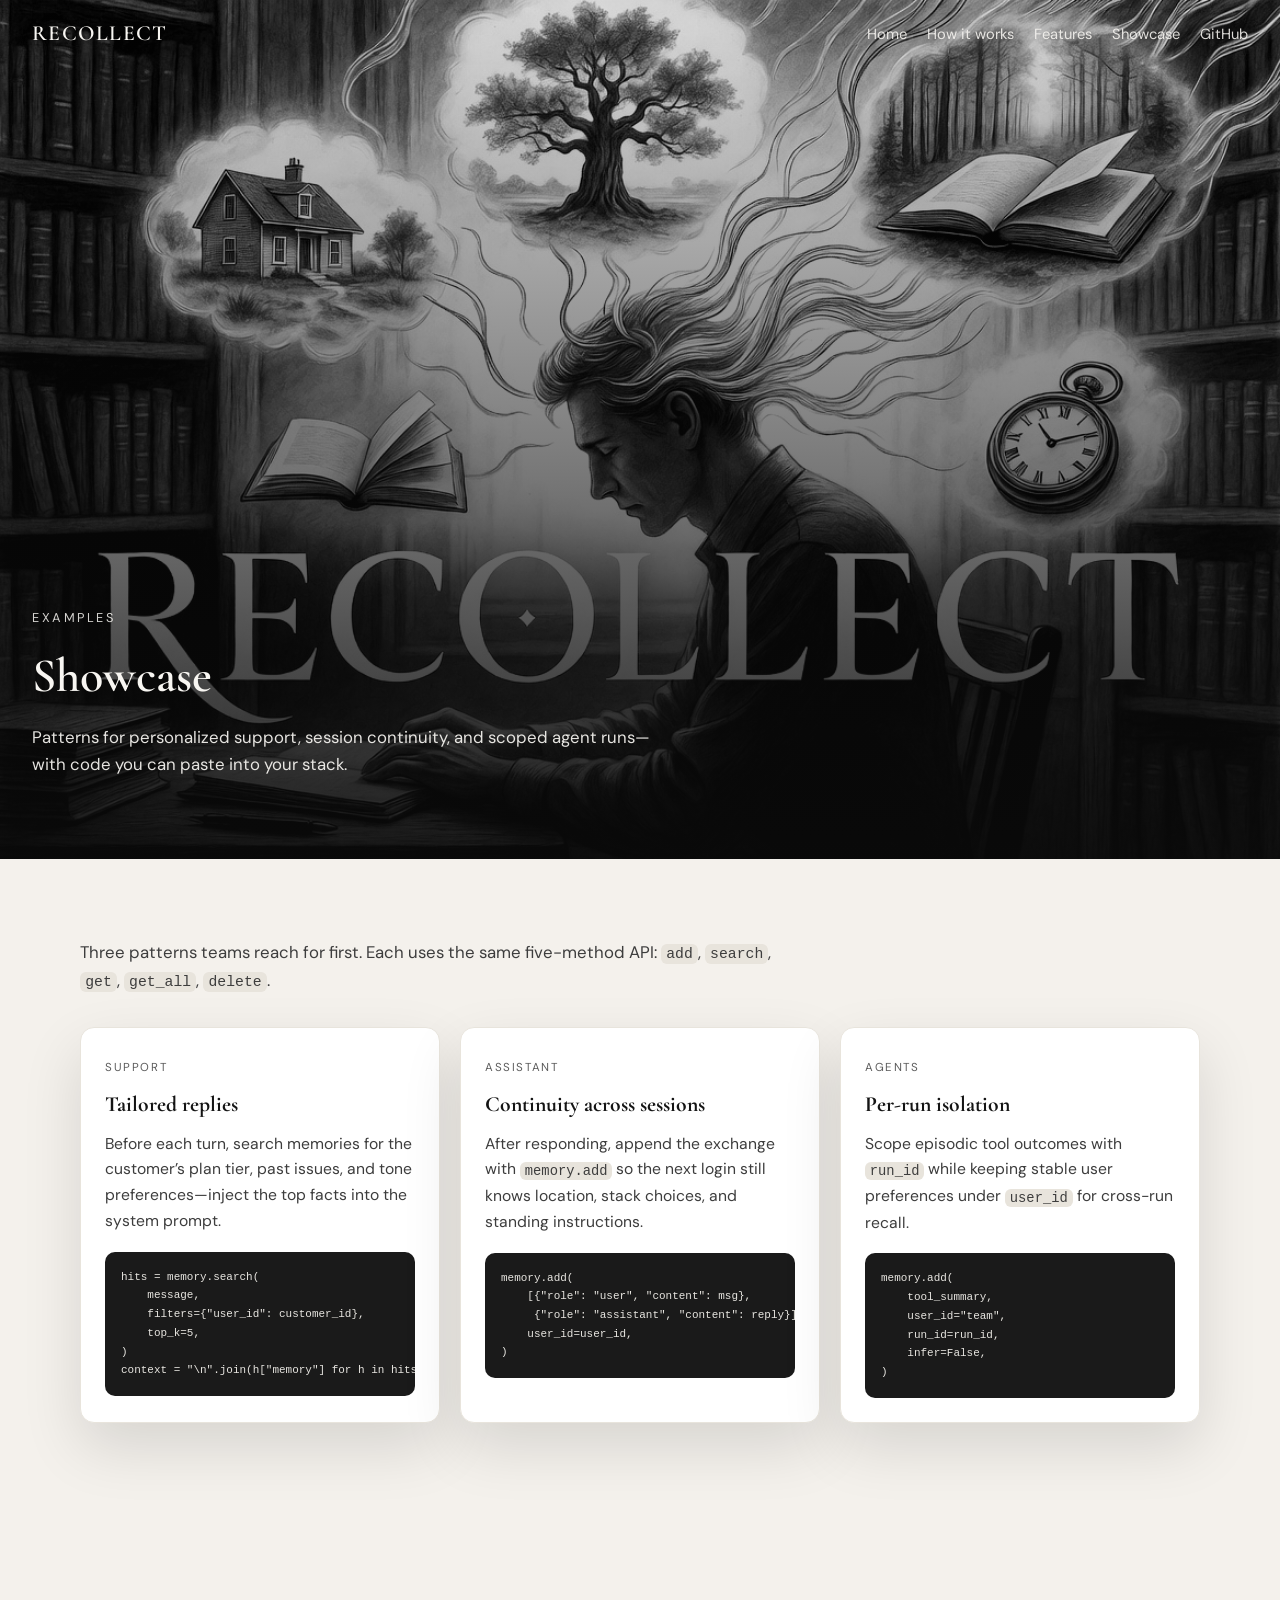
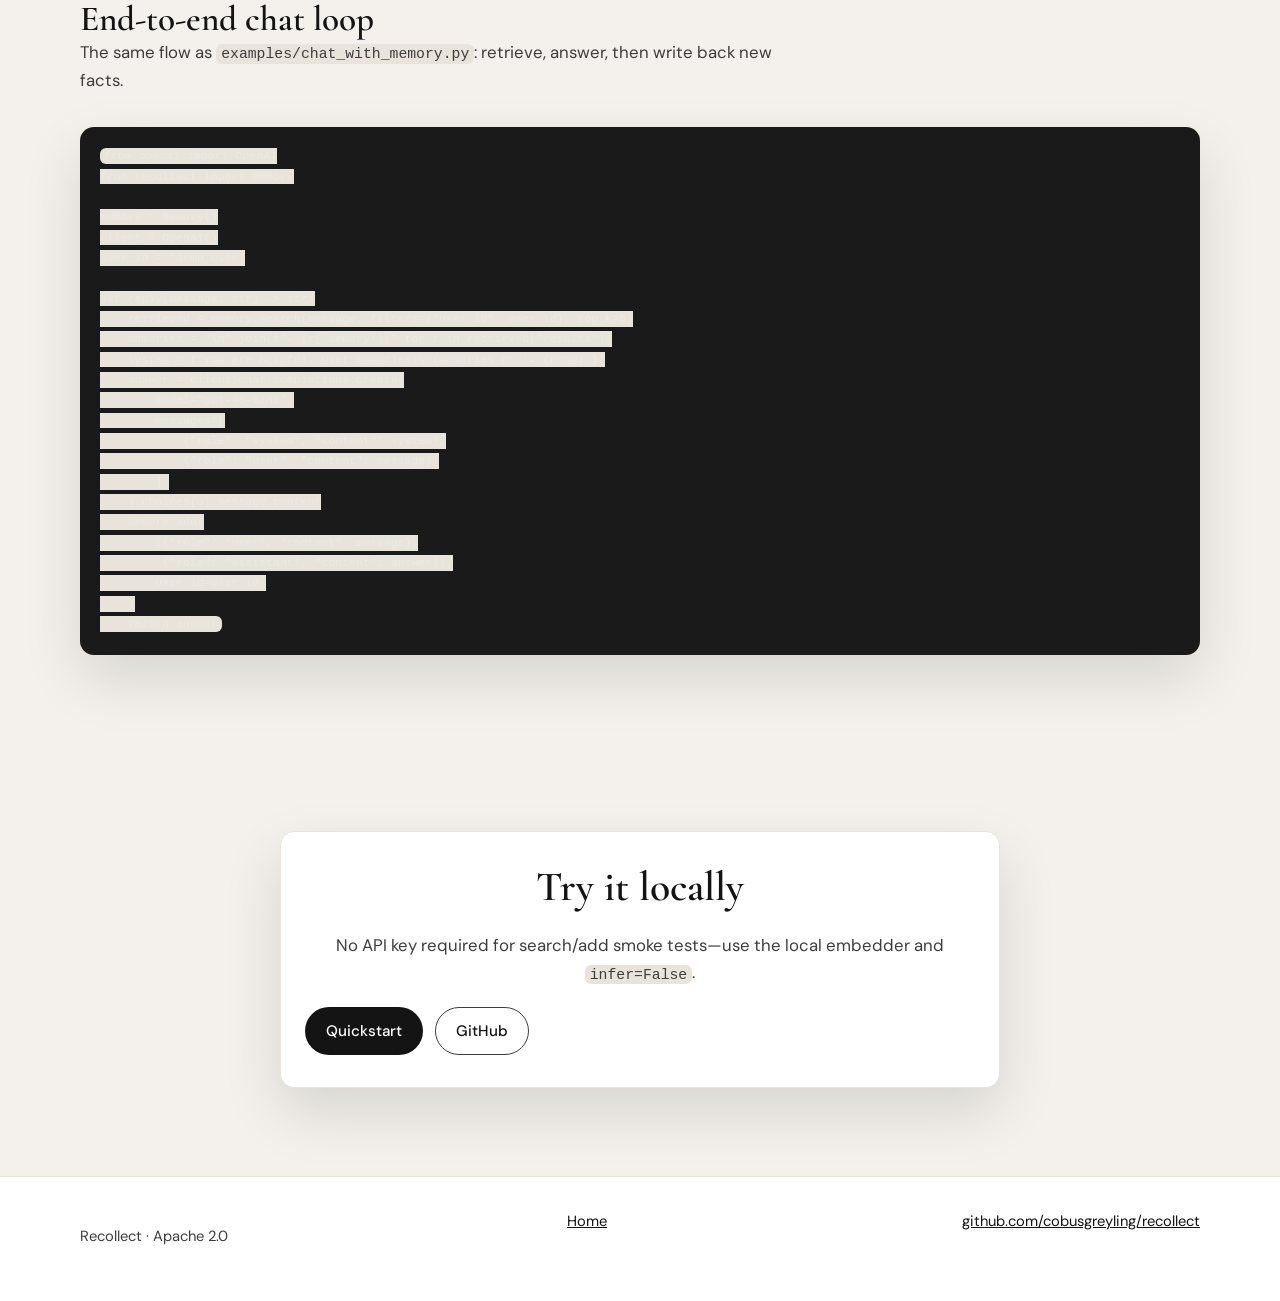
==== docs/showcase.html @ 35e967a3 "Add standalone docs/showcase.html and link from home" ====
<!DOCTYPE html>
<html lang="en">
  <head>
    <meta charset="UTF-8" />
    <meta name="viewport" content="width=device-width, initial-scale=1" />
    <title>Showcase — Recollect</title>
    <meta
      name="description"
      content="Example patterns for using Recollect: support bots, persistent assistants, and multi-agent memory scoping."
    />
    <link rel="preconnect" href="https://fonts.googleapis.com" />
    <link rel="preconnect" href="https://fonts.gstatic.com" crossorigin />
    <link
      href="https://fonts.googleapis.com/css2?family=Cormorant+Garamond:ital,wght@0,500;0,600;0,700;1,500&family=DM+Sans:ital,opsz,wght@0,9..40,400;0,9..40,500;0,9..40,600;1,9..40,400&display=swap"
      rel="stylesheet"
    />
    <link rel="stylesheet" href="styles.css" />
  </head>
  <body>
    <header class="site-header site-header--compact">
      <nav class="nav">
        <a class="logo" href="index.html">Recollect</a>
        <div class="nav-links">
          <a href="index.html">Home</a>
          <a href="index.html#how-it-works">How it works</a>
          <a href="index.html#features">Features</a>
          <a href="showcase.html" aria-current="page">Showcase</a>
          <a href="https://github.com/cobusgreyling/recollect" target="_blank" rel="noreferrer"
            >GitHub</a
          >
        </div>
      </nav>
      <div class="page-hero">
        <img
          class="page-hero-image"
          src="assets/header.jpg"
          alt=""
          width="1920"
          height="1080"
        />
        <div class="page-hero-overlay">
          <p class="eyebrow">Examples</p>
          <h1>Showcase</h1>
          <p class="hero-lead">
            Patterns for personalized support, session continuity, and scoped agent runs—with code
            you can paste into your stack.
          </p>
        </div>
      </div>
    </header>

    <main>
      <section class="section showcase">
        <div class="container">
          <p class="section-lead">
            Three patterns teams reach for first. Each uses the same five-method API:
            <code>add</code>, <code>search</code>, <code>get</code>, <code>get_all</code>,
            <code>delete</code>.
          </p>
          <div class="showcase-grid">
            <article class="showcase-card">
              <div class="showcase-tag">Support</div>
              <h3>Tailored replies</h3>
              <p>
                Before each turn, search memories for the customer’s plan tier, past issues, and tone
                preferences—inject the top facts into the system prompt.
              </p>
              <pre><code>hits = memory.search(
    message,
    filters={"user_id": customer_id},
    top_k=5,
)
context = "\n".join(h["memory"] for h in hits["results"])</code></pre>
            </article>
            <article class="showcase-card">
              <div class="showcase-tag">Assistant</div>
              <h3>Continuity across sessions</h3>
              <p>
                After responding, append the exchange with <code>memory.add</code> so the next login
                still knows location, stack choices, and standing instructions.
              </p>
              <pre><code>memory.add(
    [{"role": "user", "content": msg},
     {"role": "assistant", "content": reply}],
    user_id=user_id,
)</code></pre>
            </article>
            <article class="showcase-card">
              <div class="showcase-tag">Agents</div>
              <h3>Per-run isolation</h3>
              <p>
                Scope episodic tool outcomes with <code>run_id</code> while keeping stable user
                preferences under <code>user_id</code> for cross-run recall.
              </p>
              <pre><code>memory.add(
    tool_summary,
    user_id="team",
    run_id=run_id,
    infer=False,
)</code></pre>
            </article>
          </div>
        </div>
      </section>

      <section class="section showcase-deep">
        <div class="container">
          <h2>End-to-end chat loop</h2>
          <p class="section-lead">
            The same flow as <code>examples/chat_with_memory.py</code>: retrieve, answer, then write
            back new facts.
          </p>
          <pre class="code-block code-block--wide"><code>from openai import OpenAI
from recollect import Memory

memory = Memory()
client = OpenAI()
user_id = "demo_user"

def reply(message: str) -> str:
    retrieved = memory.search(message, filters={"user_id": user_id}, top_k=5)
    memories = "\n".join(f"- {r['memory']}" for r in retrieved["results"])
    system = f"You are helpful. User memories:\n{memories or '- (none)'}"
    answer = client.chat.completions.create(
        model="gpt-4o-mini",
        messages=[
            {"role": "system", "content": system},
            {"role": "user", "content": message},
        ],
    ).choices[0].message.content
    memory.add(
        [{"role": "user", "content": message},
         {"role": "assistant", "content": answer}],
        user_id=user_id,
    )
    return answer</code></pre>
        </div>
      </section>

      <section class="section showcase-cta">
        <div class="container narrow cta-box">
          <h2>Try it locally</h2>
          <p>No API key required for search/add smoke tests—use the local embedder and <code>infer=False</code>.</p>
          <div class="hero-actions hero-actions--dark">
            <a class="btn btn-primary" href="index.html#quickstart">Quickstart</a>
            <a class="btn btn-ghost" href="https://github.com/cobusgreyling/recollect">GitHub</a>
          </div>
        </div>
      </section>
    </main>

    <footer class="footer">
      <div class="container footer-inner">
        <p>Recollect · Apache 2.0</p>
        <a href="index.html">Home</a>
        <a href="https://github.com/cobusgreyling/recollect">github.com/cobusgreyling/recollect</a>
      </div>
    </footer>
  </body>
</html>
---- docs/styles.css ----
:root {
  --ink: #141414;
  --ink-soft: #3d3d3d;
  --paper: #f4f1ec;
  --paper-deep: #e8e4dc;
  --accent: #5c5c5c;
  --hero-fade: linear-gradient(
    180deg,
    rgba(10, 10, 10, 0.15) 0%,
    rgba(10, 10, 10, 0.55) 55%,
    rgba(10, 10, 10, 0.92) 100%
  );
  --radius: 14px;
  --shadow: 0 24px 60px rgba(0, 0, 0, 0.12);
  --font-serif: "Cormorant Garamond", Georgia, "Times New Roman", serif;
  --font-sans: "DM Sans", system-ui, sans-serif;
}

*,
*::before,
*::after {
  box-sizing: border-box;
}

html {
  scroll-behavior: smooth;
}

body {
  margin: 0;
  font-family: var(--font-sans);
  font-size: 1.05rem;
  line-height: 1.65;
  color: var(--ink);
  background: var(--paper);
}

a {
  color: inherit;
}

img {
  max-width: 100%;
  height: auto;
  display: block;
}

code {
  font-family: ui-monospace, "SF Mono", Menlo, monospace;
  font-size: 0.88em;
  background: var(--paper-deep);
  padding: 0.12em 0.35em;
  border-radius: 6px;
}

.container {
  width: min(1120px, 92vw);
  margin-inline: auto;
}

.narrow {
  max-width: 720px;
}

.site-header {
  background: #0a0a0a;
  color: #f8f6f2;
}

.nav {
  display: flex;
  align-items: center;
  justify-content: space-between;
  gap: 1rem;
  padding: 1rem min(4vw, 2rem);
  position: absolute;
  z-index: 2;
  width: 100%;
}

.logo {
  font-family: var(--font-serif);
  font-size: 1.35rem;
  font-weight: 600;
  letter-spacing: 0.06em;
  text-decoration: none;
  text-transform: uppercase;
}

.nav-links {
  display: flex;
  flex-wrap: wrap;
  gap: 1.25rem;
  font-size: 0.92rem;
}

.nav-links a {
  text-decoration: none;
  opacity: 0.88;
}

.nav-links a:hover {
  opacity: 1;
  text-decoration: underline;
  text-underline-offset: 4px;
}

.hero {
  position: relative;
  min-height: clamp(420px, 72vh, 820px);
  display: grid;
}

.hero-image {
  width: 100%;
  height: 100%;
  min-height: inherit;
  object-fit: cover;
  object-position: center 35%;
  filter: grayscale(1) contrast(1.05);
}

.hero-overlay {
  position: absolute;
  inset: 0;
  display: flex;
  flex-direction: column;
  justify-content: flex-end;
  padding: clamp(2rem, 6vw, 4.5rem) min(4vw, 2rem) clamp(2.5rem, 7vw, 5rem);
  background: var(--hero-fade);
}

.eyebrow {
  margin: 0 0 0.5rem;
  font-size: 0.8rem;
  letter-spacing: 0.2em;
  text-transform: uppercase;
  opacity: 0.85;
}

.hero h1 {
  margin: 0 0 0.75rem;
  font-family: var(--font-serif);
  font-size: clamp(2.2rem, 5vw, 3.6rem);
  font-weight: 600;
  line-height: 1.1;
  max-width: 14ch;
}

.hero-lead {
  margin: 0 0 1.5rem;
  max-width: 52ch;
  font-size: 1.05rem;
  opacity: 0.92;
}

.hero-actions {
  display: flex;
  flex-wrap: wrap;
  gap: 0.75rem;
}

.btn {
  display: inline-flex;
  align-items: center;
  justify-content: center;
  padding: 0.65rem 1.25rem;
  border-radius: 999px;
  font-size: 0.95rem;
  font-weight: 500;
  text-decoration: none;
  border: 1px solid transparent;
  transition: transform 0.15s ease, background 0.15s ease;
}

.btn:hover {
  transform: translateY(-1px);
}

.btn-primary {
  background: #f8f6f2;
  color: #111;
}

.btn-ghost {
  border-color: rgba(248, 246, 242, 0.45);
  color: #f8f6f2;
}

.section {
  padding: clamp(3rem, 8vw, 5.5rem) 0;
}

.section h2 {
  font-family: var(--font-serif);
  font-size: clamp(1.9rem, 3.5vw, 2.6rem);
  font-weight: 600;
  margin: 0 0 1.25rem;
  line-height: 1.15;
}

.section-lead {
  margin: -0.5rem 0 2rem;
  color: var(--ink-soft);
  max-width: 60ch;
}

.intro p {
  margin: 0;
  color: var(--ink-soft);
  font-size: 1.12rem;
}

.pipeline {
  list-style: none;
  margin: 2rem 0 0;
  padding: 0;
  display: grid;
  grid-template-columns: repeat(auto-fit, minmax(220px, 1fr));
  gap: 1.25rem;
}

.pipeline li {
  background: #fff;
  border: 1px solid var(--paper-deep);
  border-radius: var(--radius);
  padding: 1.35rem 1.25rem 1.5rem;
  box-shadow: var(--shadow);
}

.step-num {
  display: inline-flex;
  width: 2rem;
  height: 2rem;
  align-items: center;
  justify-content: center;
  border-radius: 50%;
  background: var(--ink);
  color: #fff;
  font-size: 0.85rem;
  font-weight: 600;
  margin-bottom: 0.75rem;
}

.pipeline h3 {
  margin: 0 0 0.35rem;
  font-size: 1.1rem;
}

.pipeline p {
  margin: 0;
  color: var(--ink-soft);
  font-size: 0.95rem;
}

.feature-grid,
.showcase-grid {
  display: grid;
  grid-template-columns: repeat(auto-fit, minmax(240px, 1fr));
  gap: 1.25rem;
}

.card,
.showcase-card {
  background: #fff;
  border: 1px solid var(--paper-deep);
  border-radius: var(--radius);
  padding: 1.5rem;
  box-shadow: var(--shadow);
}

.card h3,
.showcase-card h3 {
  margin: 0 0 0.5rem;
  font-family: var(--font-serif);
  font-size: 1.35rem;
}

.card p,
.showcase-card p {
  margin: 0;
  color: var(--ink-soft);
  font-size: 0.98rem;
}

.showcase-tag {
  display: inline-block;
  font-size: 0.72rem;
  letter-spacing: 0.14em;
  text-transform: uppercase;
  color: var(--accent);
  margin-bottom: 0.65rem;
}

.showcase-card pre {
  margin: 1.1rem 0 0;
  padding: 1rem;
  background: #1a1a1a;
  color: #e8e6e1;
  border-radius: 10px;
  overflow-x: auto;
  font-size: 0.78rem;
  line-height: 1.5;
}

.showcase-card pre code {
  background: transparent;
  padding: 0;
  color: inherit;
}

.quickstart .split {
  display: grid;
  grid-template-columns: repeat(auto-fit, minmax(280px, 1fr));
  gap: 1.5rem;
  align-items: start;
}

.install,
.code-block {
  margin: 0;
  padding: 1.25rem;
  background: #1a1a1a;
  color: #ebe9e4;
  border-radius: var(--radius);
  overflow-x: auto;
  font-size: 0.82rem;
  line-height: 1.55;
  box-shadow: var(--shadow);
}

.footer {
  border-top: 1px solid var(--paper-deep);
  padding: 2rem 0 2.5rem;
  background: #fff;
}

.footer-inner {
  display: flex;
  flex-wrap: wrap;
  justify-content: space-between;
  gap: 0.75rem;
  font-size: 0.92rem;
  color: var(--ink-soft);
}

.footer a {
  color: var(--ink);
}

.page-hero {
  position: relative;
  min-height: clamp(280px, 42vh, 480px);
  display: grid;
}

.page-hero-image {
  width: 100%;
  height: 100%;
  min-height: inherit;
  object-fit: cover;
  object-position: center 40%;
  filter: grayscale(1) contrast(1.05);
}

.page-hero-overlay {
  position: absolute;
  inset: 0;
  display: flex;
  flex-direction: column;
  justify-content: flex-end;
  padding: clamp(2rem, 5vw, 3.5rem) min(4vw, 2rem);
  background: var(--hero-fade);
  color: #f8f6f2;
}

.page-hero-overlay h1 {
  margin: 0 0 0.5rem;
  font-family: var(--font-serif);
  font-size: clamp(2rem, 4vw, 3rem);
  font-weight: 600;
}

.cta-box {
  text-align: center;
  padding: 2rem 1.5rem;
  background: #fff;
  border: 1px solid var(--paper-deep);
  border-radius: var(--radius);
  box-shadow: var(--shadow);
}

.cta-box h2 {
  margin-top: 0;
}

.cta-box p {
  margin: 0 0 1.25rem;
  color: var(--ink-soft);
}

.hero-actions--dark .btn-primary {
  background: var(--ink);
  color: #fff;
}

.hero-actions--dark .btn-ghost {
  border-color: var(--ink-soft);
  color: var(--ink);
}

.code-block--wide {
  max-width: 100%;
}

.showcase-deep h2 {
  font-family: var(--font-serif);
  font-size: clamp(1.6rem, 3vw, 2.2rem);
  margin: 0 0 0.5rem;
}

.footer-inner a + a {
  margin-left: 1rem;
}

@media (max-width: 640px) {
  .nav {
    position: relative;
    background: #0a0a0a;
  }

  .hero {
    min-height: auto;
  }

  .hero-overlay {
    position: relative;
    background: #111;
    padding-top: 1rem;
  }

  .hero-image {
    max-height: 280px;
    min-height: 0;
  }
}
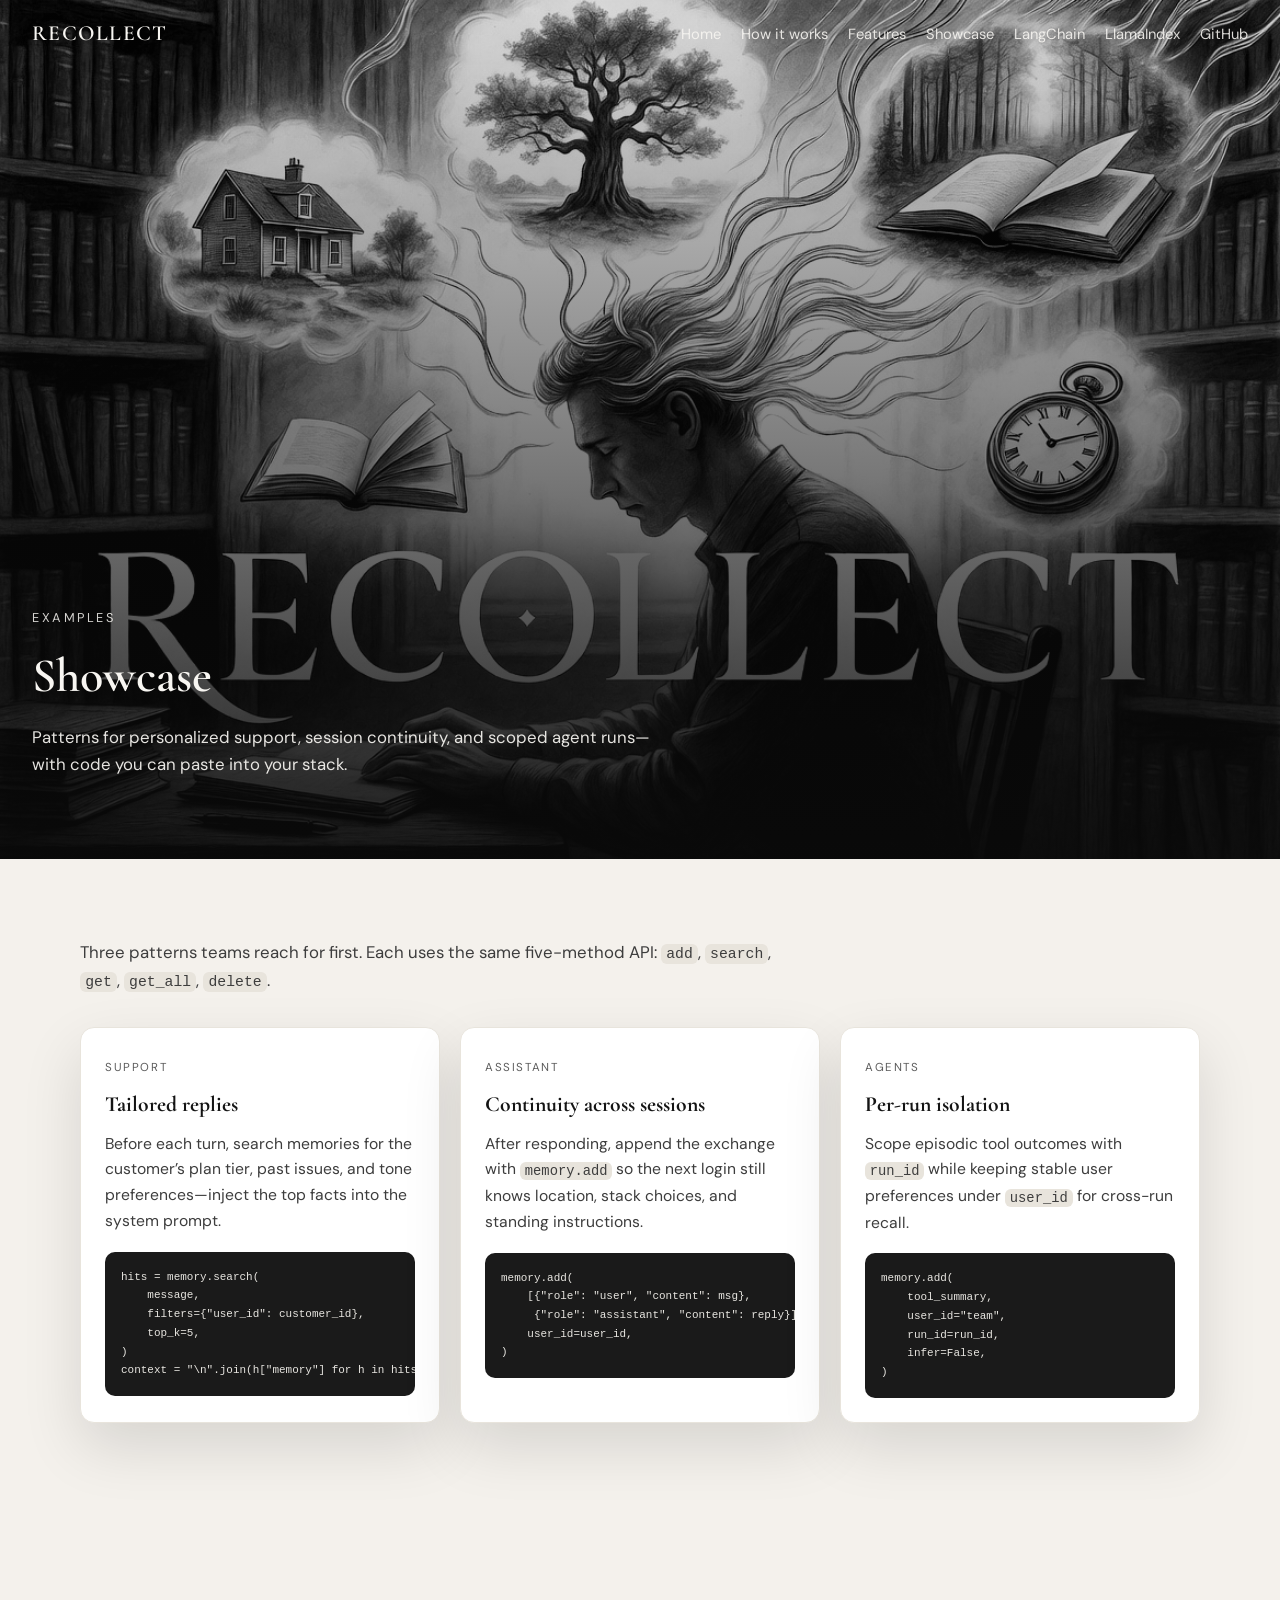
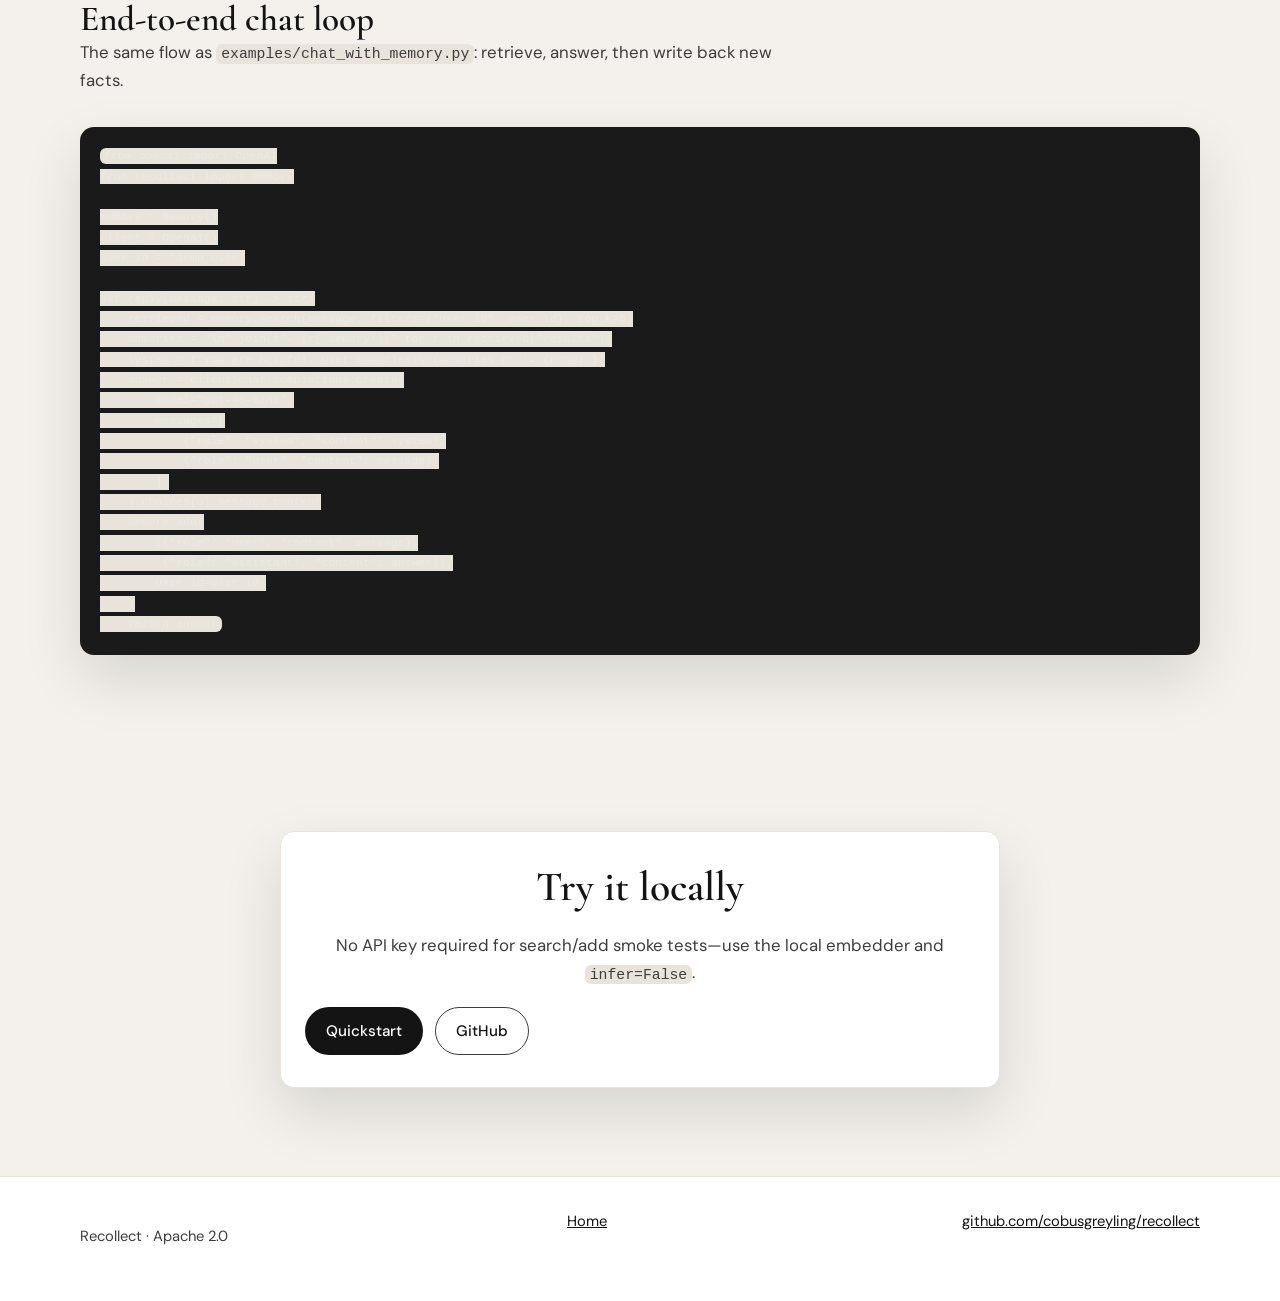
==== commit 56358295: "v0.2.0: LangChain/LlamaIndex integrations, stores, async, CI, and docs" ====
--- a/docs/showcase.html
+++ b/docs/showcase.html
@@ -25,6 +25,8 @@
           <a href="index.html#how-it-works">How it works</a>
           <a href="index.html#features">Features</a>
           <a href="showcase.html" aria-current="page">Showcase</a>
+          <a href="integrations/langchain.md">LangChain</a>
+          <a href="integrations/llama-index.md">LlamaIndex</a>
           <a href="https://github.com/cobusgreyling/recollect" target="_blank" rel="noreferrer"
             >GitHub</a
           >
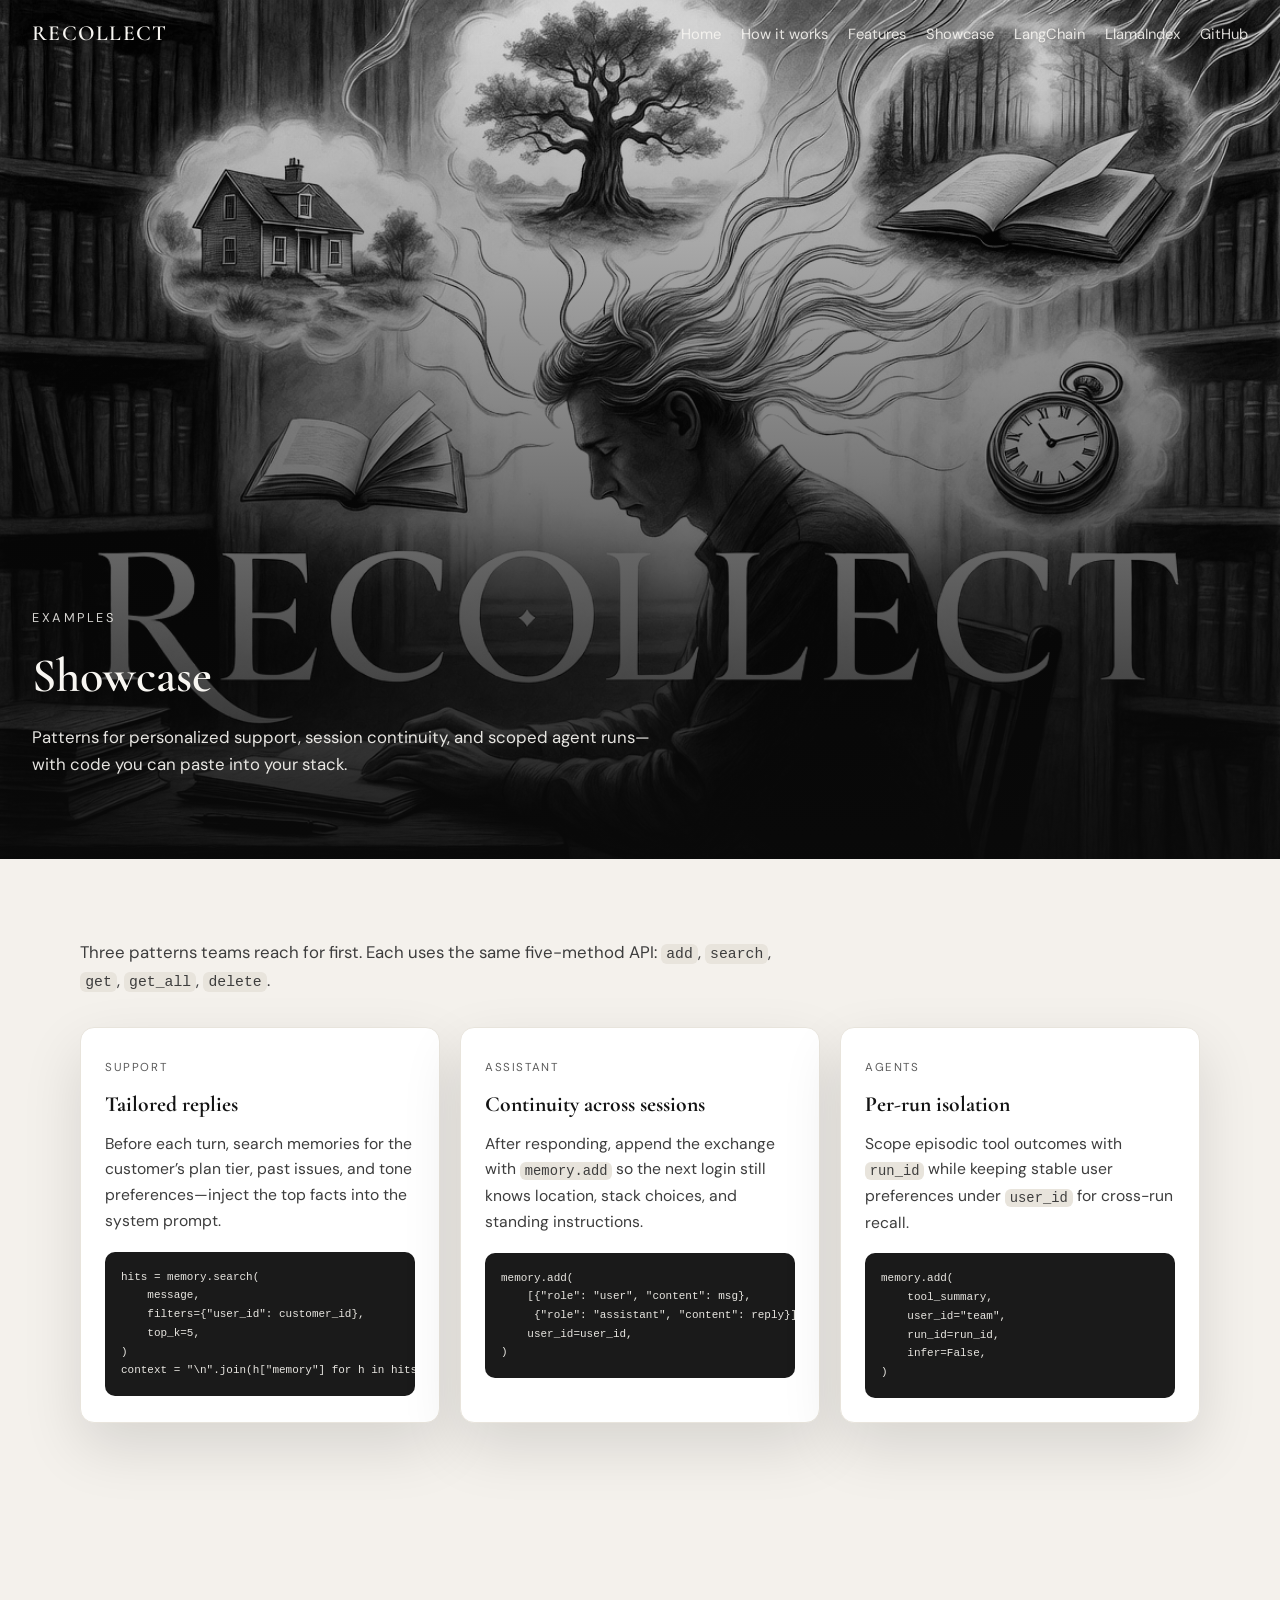
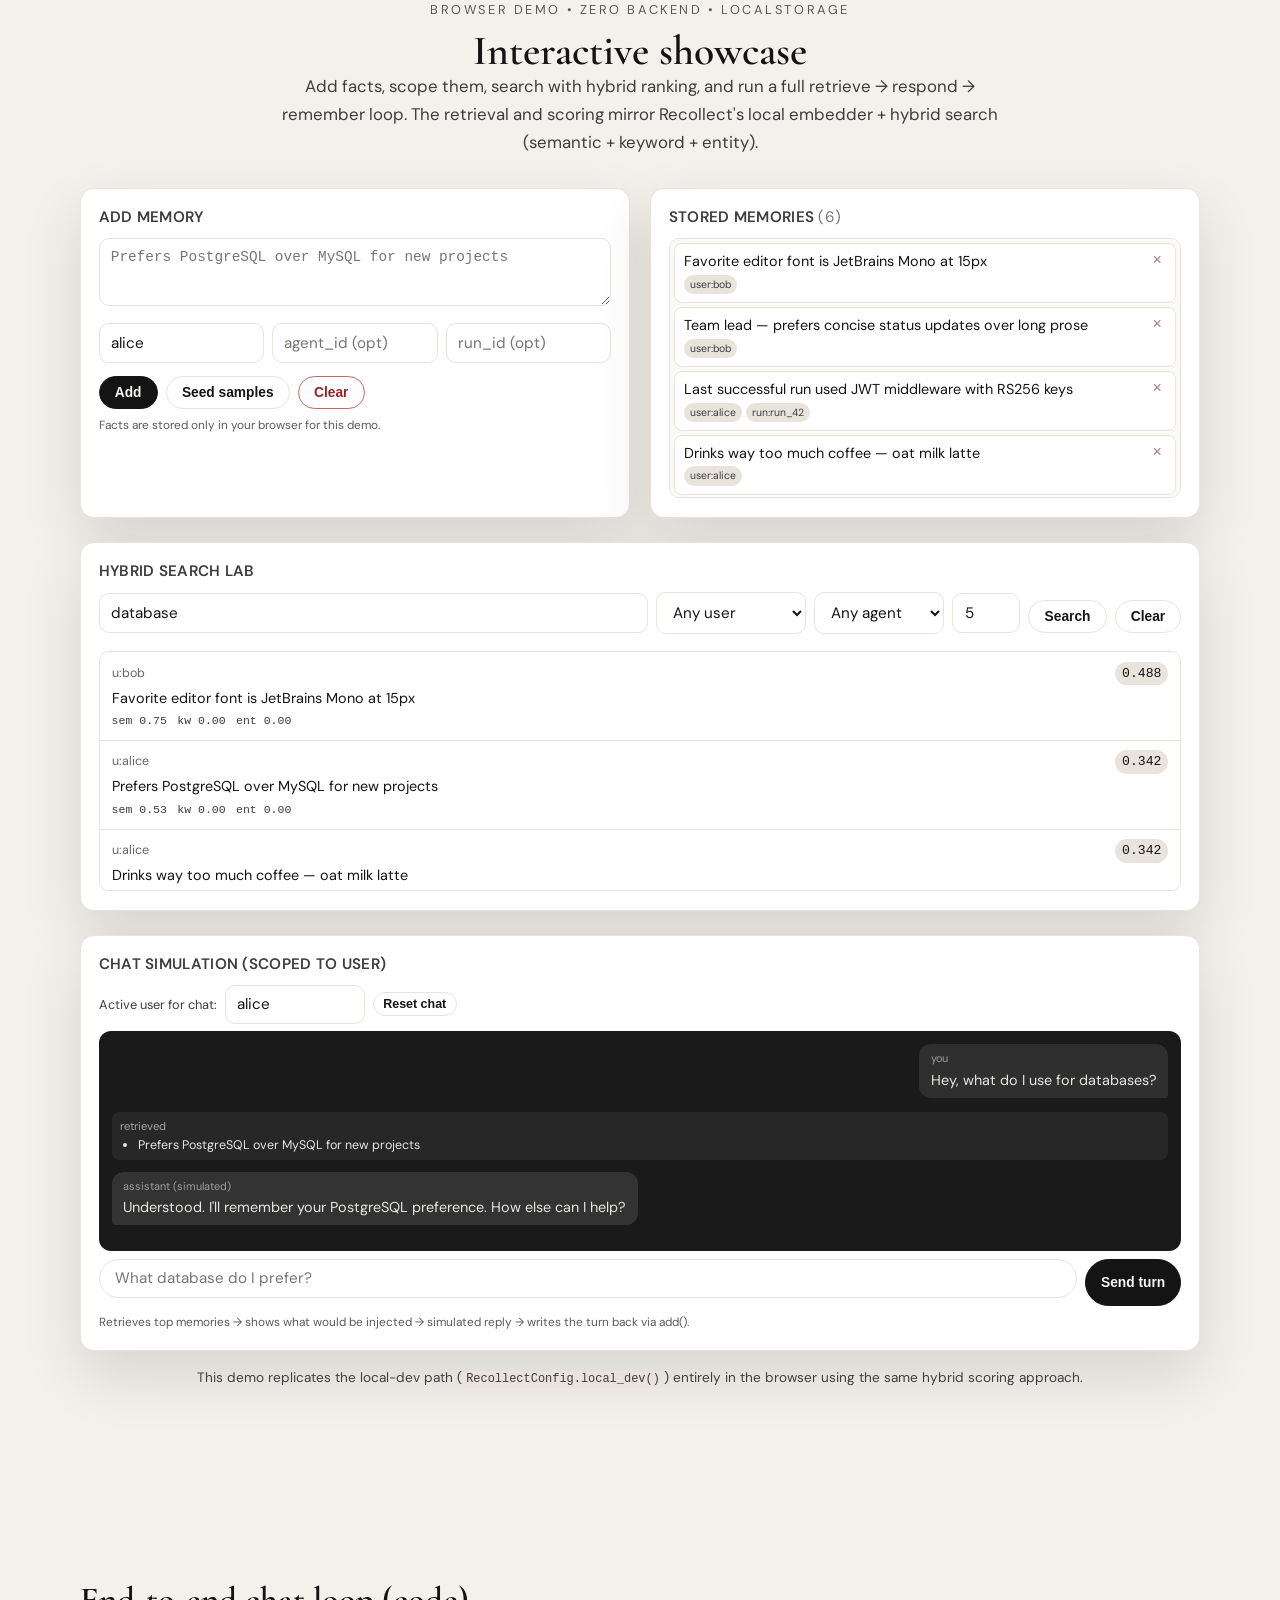
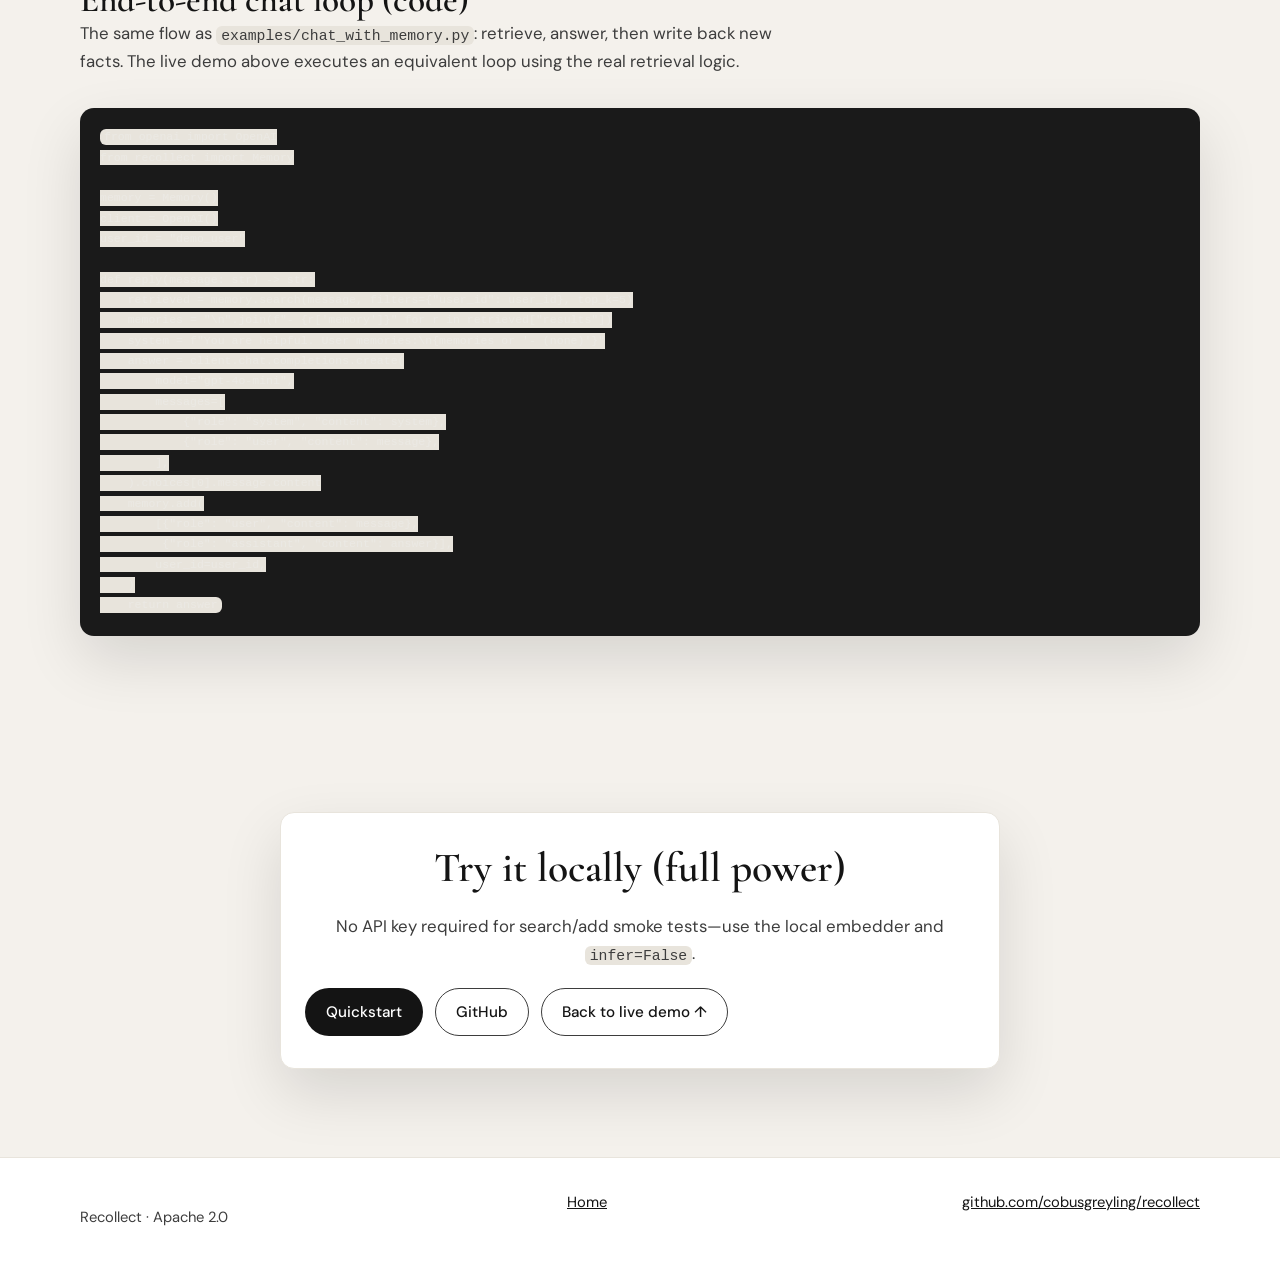
==== commit 6cfd244a: "Rename PyPI package to recollect-ai; add LlamaHub docs and publish workflow" ====
--- a/docs/showcase.html
+++ b/docs/showcase.html
@@ -3,10 +3,10 @@
   <head>
     <meta charset="UTF-8" />
     <meta name="viewport" content="width=device-width, initial-scale=1" />
-    <title>Showcase — Recollect</title>
+    <title>Interactive Showcase — Recollect</title>
     <meta
       name="description"
-      content="Example patterns for using Recollect: support bots, persistent assistants, and multi-agent memory scoping."
+      content="Live interactive demo of Recollect memory: add scoped facts, run hybrid semantic+keyword search, and experience the full chat retrieve→respond→remember loop — all in the browser."
     />
     <link rel="preconnect" href="https://fonts.googleapis.com" />
     <link rel="preconnect" href="https://fonts.gstatic.com" crossorigin />
@@ -105,12 +105,98 @@
         </div>
       </section>
 
+      <!-- INTERACTIVE GITHUB SHOWCASE PLAYGROUND -->
+      <section class="section playground-section" id="playground">
+        <div class="container">
+          <div style="text-align:center; margin-bottom:1.25rem;">
+            <p class="eyebrow" style="color:var(--ink-soft); letter-spacing:.2em;">Browser demo • zero backend • localStorage</p>
+            <h2 style="margin-bottom:.35rem;">Interactive showcase</h2>
+            <p class="section-lead" style="max-width:62ch; margin-left:auto; margin-right:auto;">
+              Add facts, scope them, search with hybrid ranking, and run a full retrieve → respond → remember loop.
+              The retrieval and scoring mirror Recollect's local embedder + hybrid search (semantic + keyword + entity).
+            </p>
+          </div>
+
+          <div class="playground">
+            <!-- Row 1: Add + Memories -->
+            <div class="playground-grid">
+              <!-- Add memory -->
+              <div class="pg-panel">
+                <h4>Add memory</h4>
+                <textarea id="add-text" class="pg-textarea" placeholder="Prefers PostgreSQL over MySQL for new projects"></textarea>
+                <div class="scope-row">
+                  <input id="add-user" class="pg-input" placeholder="user_id" value="alice" />
+                  <input id="add-agent" class="pg-input" placeholder="agent_id (opt)" />
+                  <input id="add-run" class="pg-input" placeholder="run_id (opt)" />
+                </div>
+                <div class="pg-actions">
+                  <button class="pg-btn primary" onclick="addMemoryFromUI()">Add</button>
+                  <button class="pg-btn" onclick="seedSampleData()">Seed samples</button>
+                  <button class="pg-btn danger" onclick="clearAllMemories()">Clear</button>
+                </div>
+                <div class="note">Facts are stored only in your browser for this demo.</div>
+              </div>
+
+              <!-- Current memories -->
+              <div class="pg-panel">
+                <h4>Stored memories <span id="mem-count" style="font-weight:400; opacity:.7;"></span></h4>
+                <div id="memories-list" class="memories-list">
+                  <div class="empty-state">No memories yet. Use “Seed samples” or add your own.</div>
+                </div>
+              </div>
+            </div>
+
+            <!-- Search Lab -->
+            <div class="pg-panel">
+              <h4>Hybrid search lab</h4>
+              <div class="search-row">
+                <input id="search-query" class="pg-input" type="text" placeholder="database preference" oninput="debouncedSearch()" />
+                <select id="filter-user" class="pg-select" style="max-width:150px" onchange="performSearch()">
+                  <option value="">Any user</option>
+                </select>
+                <select id="filter-agent" class="pg-select" style="max-width:130px" onchange="performSearch()">
+                  <option value="">Any agent</option>
+                </select>
+                <input id="top-k" class="pg-input" type="number" value="5" min="1" max="20" style="max-width:68px" onchange="performSearch()" />
+                <button class="pg-btn" onclick="performSearch()">Search</button>
+                <button class="pg-btn" onclick="clearSearch()">Clear</button>
+              </div>
+              <div id="search-results" class="results-list">
+                <div class="empty-state" style="padding:1.25rem;">Results will appear here. Try searching after adding or seeding data.</div>
+              </div>
+            </div>
+
+            <!-- Chat simulator -->
+            <div class="pg-panel">
+              <h4>Chat simulation (scoped to user)</h4>
+              <div style="margin-bottom:.4rem; display:flex; gap:.5rem; align-items:center; flex-wrap:wrap;">
+                <label style="font-size:.8rem; color:var(--ink-soft);">Active user for chat:</label>
+                <input id="chat-user" class="pg-input" style="max-width:140px; margin:0;" value="alice" onchange="renderChatLog()" />
+                <button class="pg-btn small" onclick="resetChat()">Reset chat</button>
+              </div>
+
+              <div id="chat-log" class="chat-log" aria-live="polite"></div>
+
+              <div class="chat-input-row">
+                <input id="chat-msg" class="pg-input" type="text" placeholder="What database do I prefer?" onkeydown="if(event.key==='Enter') runChatTurn()" />
+                <button class="pg-btn primary" onclick="runChatTurn()">Send turn</button>
+              </div>
+              <span class="note">Retrieves top memories → shows what would be injected → simulated reply → writes the turn back via add().</span>
+            </div>
+          </div>
+
+          <p style="text-align:center; margin-top:1rem; font-size:.85rem; color:var(--ink-soft);">
+            This demo replicates the local-dev path (<code>RecollectConfig.local_dev()</code>) entirely in the browser using the same hybrid scoring approach.
+          </p>
+        </div>
+      </section>
+
       <section class="section showcase-deep">
         <div class="container">
-          <h2>End-to-end chat loop</h2>
+          <h2>End-to-end chat loop (code)</h2>
           <p class="section-lead">
             The same flow as <code>examples/chat_with_memory.py</code>: retrieve, answer, then write
-            back new facts.
+            back new facts. The live demo above executes an equivalent loop using the real retrieval logic.
           </p>
           <pre class="code-block code-block--wide"><code>from openai import OpenAI
 from recollect import Memory
@@ -119,7 +205,7 @@
 client = OpenAI()
 user_id = "demo_user"
 
-def reply(message: str) -> str:
+def reply(message: str) -&gt; str:
     retrieved = memory.search(message, filters={"user_id": user_id}, top_k=5)
     memories = "\n".join(f"- {r['memory']}" for r in retrieved["results"])
     system = f"You are helpful. User memories:\n{memories or '- (none)'}"
@@ -141,11 +227,12 @@
 
       <section class="section showcase-cta">
         <div class="container narrow cta-box">
-          <h2>Try it locally</h2>
+          <h2>Try it locally (full power)</h2>
           <p>No API key required for search/add smoke tests—use the local embedder and <code>infer=False</code>.</p>
           <div class="hero-actions hero-actions--dark">
             <a class="btn btn-primary" href="index.html#quickstart">Quickstart</a>
             <a class="btn btn-ghost" href="https://github.com/cobusgreyling/recollect">GitHub</a>
+            <a class="btn btn-ghost" href="#playground">Back to live demo ↑</a>
           </div>
         </div>
       </section>
@@ -158,5 +245,586 @@
         <a href="https://github.com/cobusgreyling/recollect">github.com/cobusgreyling/recollect</a>
       </div>
     </footer>
+
+    <script>
+    // =====================================================
+    // Recollect Interactive Showcase — Pure client-side
+    // Faithful recreation of local embedder + hybrid search
+    // =====================================================
+    (function () {
+      const LS_KEY = 'recollect_demo_memories_v1';
+      const LS_CHAT_KEY = 'recollect_demo_chat_v1';
+
+      let memories = []; // {id, text, user_id, agent_id, run_id, entities, created_at}
+      let chatLog = [];  // {role:'user'|'assistant'|'system'|'retrieved', content, meta? }
+
+      // --- Utils: tokenize + simple hash embedder (mirrors Python local embedder) ---
+      function tokenize(text) {
+        if (!text) return [];
+        return (text.toLowerCase().match(/[a-z0-9']+/g) || []);
+      }
+
+      function hashToBuckets(token, dim) {
+        // Fast deterministic feature hasher (approximates the sha-based one)
+        let h = 2166136261 >>> 0;
+        for (let i = 0; i < token.length; i++) {
+          h ^= token.charCodeAt(i);
+          h = Math.imul(h, 16777619) >>> 0; // FNV-ish
+        }
+        const vec = new Array(dim).fill(0);
+        let seed = h >>> 0;
+        const picks = 7;
+        for (let k = 0; k < picks; k++) {
+          const idx = seed % dim;
+          const sign = ((seed >>> 5) & 1) ? 1.0 : -1.0;
+          vec[idx] += sign;
+          seed = (Math.imul(seed, 1103515245) + 12345) >>> 0;
+        }
+        return vec;
+      }
+
+      function normalize(vec) {
+        let norm = 0;
+        for (let i = 0; i < vec.length; i++) norm += vec[i] * vec[i];
+        norm = Math.sqrt(norm) || 1.0;
+        return vec.map(v => v / norm);
+      }
+
+      function localEmbed(text, dim = 64) {
+        const tokens = tokenize(text);
+        if (tokens.length === 0) {
+          const v = new Array(dim).fill(0);
+          v[0] = 1.0;
+          return normalize(v);
+        }
+        const acc = new Array(dim).fill(0);
+        for (const tok of tokens) {
+          const part = hashToBuckets(tok, dim);
+          for (let i = 0; i < dim; i++) acc[i] += part[i];
+        }
+        return normalize(acc);
+      }
+
+      function cosine(a, b) {
+        let dot = 0, na = 0, nb = 0;
+        const n = Math.min(a.length, b.length);
+        for (let i = 0; i < n; i++) {
+          dot += a[i] * b[i];
+          na += a[i] * a[i];
+          nb += b[i] * b[i];
+        }
+        return dot / (Math.sqrt(na) * Math.sqrt(nb) + 1e-12);
+      }
+
+      // --- Entity extraction (simple capitalized words) ---
+      function extractEntities(text) {
+        const words = text.match(/\b[A-Z][a-zA-Z0-9']{1,}\b/g) || [];
+        return Array.from(new Set(words));
+      }
+
+      // --- Simplified BM25 (batch style, single query) ---
+      function bm25Score(qTokens, dTokens, avgDL, k1 = 1.5, b = 0.75) {
+        if (!qTokens.length || !dTokens.length) return 0.0;
+        const tf = {};
+        for (const t of dTokens) tf[t] = (tf[t] || 0) + 1;
+        let score = 0.0;
+        const dl = dTokens.length;
+        for (const term of qTokens) {
+          const freq = tf[term] || 0;
+          if (!freq) continue;
+          const idf = Math.log(1 + 1); // constant as in the Python reference
+          const denom = freq + k1 * (1 - b + (b * dl) / Math.max(avgDL, 1));
+          score += idf * (freq * (k1 + 1)) / denom;
+        }
+        return score;
+      }
+
+      // --- Hybrid search (matches Python implementation spirit) ---
+      function hybridSearch(query, filters = {}, topK = 5) {
+        const q = (query || '').trim();
+        if (!q) return [];
+        const qTokens = tokenize(q);
+        const qEntities = new Set(qTokens.filter(t => /^[A-Z]/.test(t))); // rough
+
+        // 1. filter candidates
+        let cands = memories.filter(m => {
+          if (filters.user_id && m.user_id !== filters.user_id) return false;
+          if (filters.agent_id && m.agent_id !== filters.agent_id) return false;
+          if (filters.run_id && m.run_id !== filters.run_id) return false;
+          return true;
+        });
+        if (!cands.length) return [];
+
+        // 2. embeddings + scores
+        const qEmb = localEmbed(q);
+        const docTokenLists = cands.map(c => tokenize(c.text));
+        const avgDL = docTokenLists.reduce((s, t) => s + t.length, 0) / docTokenLists.length;
+
+        const scored = cands.map((rec, idx) => {
+          const emb = localEmbed(rec.text); // recompute cheaply for demo (or could cache)
+          const sem = cosine(qEmb, emb);
+
+          const kw = bm25Score(qTokens, docTokenLists[idx], avgDL);
+
+          // entity overlap
+          let ent = 0.0;
+          if (rec.entities && rec.entities.length) {
+            const entSet = new Set(rec.entities.map(e => e.toLowerCase()));
+            let overlap = 0;
+            for (const e of qEntities) if (entSet.has(e.toLowerCase())) overlap++;
+            ent = overlap / Math.max(entSet.size, 1);
+          }
+
+          // Fuse exactly like library (keyword_weight=0.35, entity_boost=0.15)
+          const keywordW = 0.35;
+          const fused = (1 - keywordW) * sem + keywordW * (kw > 0 ? Math.min(kw, 3) / 3 : 0) + 0.15 * ent;
+
+          return {
+            id: rec.id,
+            memory: rec.text,
+            score: fused,
+            semantic: sem,
+            keyword: kw,
+            entity_overlap: ent,
+            scope: {
+              user_id: rec.user_id,
+              agent_id: rec.agent_id,
+              run_id: rec.run_id
+            }
+          };
+        });
+
+        scored.sort((a, b) => b.score - a.score);
+        return scored.slice(0, topK);
+      }
+
+      // --- Persistence ---
+      function load() {
+        try {
+          const raw = localStorage.getItem(LS_KEY);
+          memories = raw ? JSON.parse(raw) : [];
+        } catch (_) { memories = []; }
+
+        try {
+          const cr = localStorage.getItem(LS_CHAT_KEY);
+          chatLog = cr ? JSON.parse(cr) : [];
+        } catch (_) { chatLog = []; }
+      }
+      function save() {
+        try { localStorage.setItem(LS_KEY, JSON.stringify(memories)); } catch (_) {}
+      }
+      function saveChat() {
+        try { localStorage.setItem(LS_CHAT_KEY, JSON.stringify(chatLog)); } catch (_) {}
+      }
+
+      function genId() {
+        return 'm_' + Date.now().toString(36) + Math.random().toString(36).slice(2, 8);
+      }
+
+      // --- Core API (mirrors Python Memory) ---
+      function addMemory(text, { user_id = null, agent_id = null, run_id = null } = {}) {
+        const t = (text || '').trim();
+        if (!t) return null;
+        const rec = {
+          id: genId(),
+          text: t,
+          user_id: user_id || null,
+          agent_id: agent_id || null,
+          run_id: run_id || null,
+          entities: extractEntities(t),
+          created_at: new Date().toISOString()
+        };
+        memories.unshift(rec);
+        save();
+        renderMemories();
+        updateFilterOptions();
+        return rec;
+      }
+
+      function deleteMemory(id) {
+        memories = memories.filter(m => m.id !== id);
+        save();
+        renderMemories();
+        updateFilterOptions();
+        performSearch(); // refresh results if visible
+      }
+
+      function clearAll() {
+        memories = [];
+        save();
+        chatLog = [];
+        saveChat();
+        renderMemories();
+        updateFilterOptions();
+        document.getElementById('search-results').innerHTML =
+          '<div class="empty-state" style="padding:1.25rem;">Cleared. Add or seed new memories.</div>';
+        renderChatLog();
+      }
+
+      // --- Rendering ---
+      function renderMemories() {
+        const container = document.getElementById('memories-list');
+        const countEl = document.getElementById('mem-count');
+        countEl.textContent = memories.length ? `(${memories.length})` : '';
+
+        if (!memories.length) {
+          container.innerHTML = '<div class="empty-state">No memories yet. Use “Seed samples” or add your own.</div>';
+          return;
+        }
+        container.innerHTML = '';
+        memories.forEach(m => {
+          const el = document.createElement('div');
+          el.className = 'memory-item';
+          const tags = [];
+          if (m.user_id) tags.push(`<span class="mem-tag">user:${escapeHtml(m.user_id)}</span>`);
+          if (m.agent_id) tags.push(`<span class="mem-tag">agent:${escapeHtml(m.agent_id)}</span>`);
+          if (m.run_id) tags.push(`<span class="mem-tag">run:${escapeHtml(m.run_id)}</span>`);
+
+          el.innerHTML = `
+            <div style="flex:1; min-width:0;">
+              <div class="mem-text">${escapeHtml(m.text)}</div>
+              <div class="mem-tags">${tags.join('')}</div>
+            </div>
+            <button class="del-btn" title="Delete" aria-label="Delete memory">×</button>
+          `;
+          el.querySelector('.del-btn').addEventListener('click', () => deleteMemory(m.id));
+          container.appendChild(el);
+        });
+      }
+
+      function escapeHtml(s) {
+        return String(s).replace(/[&<>"']/g, c => ({'&':'&amp;','<':'&lt;','>':'&gt;','"':'&quot;',"'":'&#39;'}[c]));
+      }
+
+      function updateFilterOptions() {
+        const users = new Set(memories.map(m => m.user_id).filter(Boolean));
+        const agents = new Set(memories.map(m => m.agent_id).filter(Boolean));
+
+        const fu = document.getElementById('filter-user');
+        const fa = document.getElementById('filter-agent');
+
+        // preserve current
+        const curU = fu.value;
+        const curA = fa.value;
+
+        fu.innerHTML = '<option value="">Any user</option>';
+        [...users].sort().forEach(u => {
+          const opt = document.createElement('option');
+          opt.value = u; opt.textContent = u;
+          fu.appendChild(opt);
+        });
+        if ([...users].includes(curU)) fu.value = curU;
+
+        fa.innerHTML = '<option value="">Any agent</option>';
+        [...agents].sort().forEach(a => {
+          const opt = document.createElement('option');
+          opt.value = a; opt.textContent = a;
+          fa.appendChild(opt);
+        });
+        if ([...agents].includes(curA)) fa.value = curA;
+      }
+
+      function performSearch() {
+        const qEl = document.getElementById('search-query');
+        const fu = document.getElementById('filter-user');
+        const fa = document.getElementById('filter-agent');
+        const kEl = document.getElementById('top-k');
+        const out = document.getElementById('search-results');
+
+        const query = qEl.value.trim();
+        const filters = {};
+        if (fu.value) filters.user_id = fu.value;
+        if (fa.value) filters.agent_id = fa.value;
+        const topK = Math.max(1, Math.min(20, parseInt(kEl.value || '5', 10)));
+
+        if (!query) {
+          out.innerHTML = '<div class="empty-state" style="padding:1.25rem;">Type a query above to run hybrid search.</div>';
+          return;
+        }
+
+        const hits = hybridSearch(query, filters, topK);
+        if (!hits.length) {
+          out.innerHTML = '<div class="empty-state" style="padding:1.25rem;">No matches for current filters + query.</div>';
+          return;
+        }
+
+        out.innerHTML = '';
+        hits.forEach(h => {
+          const div = document.createElement('div');
+          div.className = 'result-item';
+          const scopeParts = [];
+          if (h.scope.user_id) scopeParts.push('u:' + h.scope.user_id);
+          if (h.scope.agent_id) scopeParts.push('a:' + h.scope.agent_id);
+          if (h.scope.run_id) scopeParts.push('r:' + h.scope.run_id);
+          const scopeStr = scopeParts.length ? scopeParts.join(' ') : '—';
+
+          div.innerHTML = `
+            <div class="result-head">
+              <span style="font-size:.78rem; color:#666;">${scopeStr}</span>
+              <span class="result-score">${h.score.toFixed(3)}</span>
+            </div>
+            <div class="result-mem">${escapeHtml(h.memory)}</div>
+            <div class="score-break">
+              <span>sem ${h.semantic.toFixed(2)}</span>
+              <span>kw ${h.keyword.toFixed(2)}</span>
+              <span>ent ${h.entity_overlap.toFixed(2)}</span>
+            </div>
+          `;
+          out.appendChild(div);
+        });
+      }
+
+      let searchTimer = null;
+      function debouncedSearch() {
+        clearTimeout(searchTimer);
+        searchTimer = setTimeout(performSearch, 140);
+      }
+
+      function clearSearch() {
+        document.getElementById('search-query').value = '';
+        document.getElementById('search-results').innerHTML =
+          '<div class="empty-state" style="padding:1.25rem;">Search cleared.</div>';
+      }
+
+      // --- Chat simulation ---
+      function renderChatLog() {
+        const box = document.getElementById('chat-log');
+        box.innerHTML = '';
+
+        if (!chatLog.length) {
+          const empty = document.createElement('div');
+          empty.className = 'empty-state';
+          empty.style.color = 'rgba(232,230,225,0.6)';
+          empty.textContent = 'No messages yet. Send a turn to begin the memory-aware chat simulation.';
+          box.appendChild(empty);
+          return;
+        }
+
+        chatLog.forEach(entry => {
+          if (entry.role === 'retrieved') {
+            const div = document.createElement('div');
+            div.className = 'chat-retrieved';
+            let html = '<div style="opacity:.65; font-size:.7rem; margin-bottom:2px;">retrieved</div><ul>';
+            (entry.items || []).forEach(it => {
+              html += `<li>${escapeHtml(it.memory || it)}</li>`;
+            });
+            html += '</ul>';
+            div.innerHTML = html;
+            box.appendChild(div);
+            return;
+          }
+
+          const div = document.createElement('div');
+          div.className = 'chat-msg ' + (entry.role === 'user' ? 'user' : 'assistant');
+          if (entry.meta) {
+            const m = document.createElement('span');
+            m.className = 'meta';
+            m.textContent = entry.meta;
+            div.appendChild(m);
+          }
+          const c = document.createElement('div');
+          c.textContent = entry.content || '';
+          div.appendChild(c);
+          box.appendChild(div);
+        });
+
+        box.scrollTop = box.scrollHeight;
+      }
+
+      function resetChat() {
+        chatLog = [];
+        saveChat();
+        renderChatLog();
+      }
+
+      function runChatTurn() {
+        const userInput = document.getElementById('chat-msg');
+        const userIdEl = document.getElementById('chat-user');
+        const msg = (userInput.value || '').trim();
+        if (!msg) return;
+
+        const userId = (userIdEl.value || 'demo_user').trim();
+
+        // 1. User message
+        chatLog.push({ role: 'user', content: msg, meta: 'you' });
+
+        // 2. Retrieve (scoped to this user primarily)
+        const hits = hybridSearch(msg, { user_id: userId }, 4);
+        const retrievedTexts = hits.map(h => h.memory);
+
+        // show retrieved block
+        chatLog.push({ role: 'retrieved', items: hits.length ? hits : [{memory: '(no prior memories)'}] });
+
+        // 3. Simulated reply (memory-aware)
+        const replyText = generateReply(msg, hits, userId);
+        chatLog.push({ role: 'assistant', content: replyText, meta: 'assistant (simulated)' });
+
+        // 4. Write back (add the exchange like the real examples)
+        // We store the raw messages so the demo behaves like infer=False path + user/assistant pair
+        addMemory(`User: ${msg}`, { user_id: userId });
+        addMemory(`Assistant: ${replyText}`, { user_id: userId });
+
+        // render + persist
+        renderChatLog();
+        saveChat();
+
+        // clear input
+        userInput.value = '';
+        // refresh search results if a query is present (nice touch)
+        setTimeout(() => {
+          const sq = document.getElementById('search-query');
+          if (sq && sq.value.trim()) performSearch();
+        }, 60);
+      }
+
+      function generateReply(userMsg, hits, userId) {
+        const lower = userMsg.toLowerCase();
+        const facts = hits.map(h => h.memory.toLowerCase());
+
+        const hasDB = facts.some(f => /postgres|mysql|database|sql/i.test(f)) || /database|postgres|mysql|sql/i.test(lower);
+        const hasEditor = facts.some(f => /dark|theme|vs ?code|editor|vscode/i.test(f));
+        const hasCoffee = facts.some(f => /coffee|tea|drink/i.test(f));
+
+        let base = "Understood.";
+
+        if (hasDB) {
+          base += " I'll remember your database preference.";
+        } else if (/database|db|sql/i.test(lower)) {
+          base += " Noted on the database topic.";
+        }
+
+        if (hasEditor && /editor|theme|dark|code/i.test(lower)) {
+          base += " Dark mode / editor prefs captured.";
+        }
+
+        if (hits.length > 0 && !hasDB && !hasEditor) {
+          // Generic but show we used memory
+          base += " Taking your earlier context into account.";
+        }
+
+        if (hits.length === 0) {
+          base = "Thanks — starting a memory profile for you. I'll use this going forward.";
+        }
+
+        // Small variety
+        const closers = [" How else can I help?", " Anything else on your mind?", " Got it."];
+        return base + closers[Math.floor(Math.random() * closers.length)];
+      }
+
+      // --- Seed data (good realistic examples) ---
+      function seedSampleData() {
+        // Avoid massive dupes
+        const existingTexts = new Set(memories.map(m => m.text.toLowerCase()));
+        const samples = [
+          { text: "Prefers PostgreSQL over MySQL for new projects", user: "alice" },
+          { text: "Likes dark theme and uses VS Code as daily driver", user: "alice" },
+          { text: "Drinks way too much coffee — oat milk latte", user: "alice" },
+          { text: "Last successful run used JWT middleware with RS256 keys", user: "alice", run: "run_42" },
+          { text: "Team lead — prefers concise status updates over long prose", user: "bob" },
+          { text: "Favorite editor font is JetBrains Mono at 15px", user: "bob" },
+        ];
+        let added = 0;
+        samples.forEach(s => {
+          if (!existingTexts.has(s.text.toLowerCase())) {
+            addMemory(s.text, { user_id: s.user, run_id: s.run || null });
+            added++;
+          }
+        });
+        if (added === 0) {
+          // still make sure UI is fresh
+          renderMemories();
+        }
+        // Also prime a tiny chat history for first-time visitors
+        const chatBox = document.getElementById('chat-log');
+        if (chatLog.length === 0) {
+          chatLog.push({ role: 'user', content: "Hey, what do I use for databases?", meta: 'you' });
+          chatLog.push({ role: 'retrieved', items: [{memory: "Prefers PostgreSQL over MySQL for new projects"}] });
+          chatLog.push({ role: 'assistant', content: "Understood. I'll remember your PostgreSQL preference. How else can I help?", meta: 'assistant (simulated)' });
+          saveChat();
+          renderChatLog();
+        }
+        // Make search interesting immediately
+        setTimeout(() => {
+          const sq = document.getElementById('search-query');
+          if (sq && !sq.value) {
+            sq.value = 'database';
+            performSearch();
+          }
+        }, 120);
+      }
+
+      function addMemoryFromUI() {
+        const text = document.getElementById('add-text').value;
+        const user = document.getElementById('add-user').value.trim() || null;
+        const agent = document.getElementById('add-agent').value.trim() || null;
+        const run = document.getElementById('add-run').value.trim() || null;
+        if (!text || !text.trim()) return;
+        addMemory(text.trim(), { user_id: user, agent_id: agent, run_id: run });
+        document.getElementById('add-text').value = '';
+        // helpful: if search box has content, re-run
+        const sq = document.getElementById('search-query');
+        if (sq && sq.value.trim()) setTimeout(performSearch, 30);
+      }
+
+      function clearAllMemories() {
+        if (!memories.length) return;
+        if (!confirm('Clear all demo memories?')) return;
+        clearAll();
+      }
+
+      // --- Boot ---
+      function init() {
+        load();
+        renderMemories();
+        updateFilterOptions();
+        renderChatLog();
+
+        // If nothing, auto-seed a pleasant first experience
+        if (!memories.length) {
+          // Seed silently but visibly
+          setTimeout(() => {
+            if (!memories.length) {
+              seedSampleData();
+            }
+          }, 260);
+        } else {
+          // If we already have data, run a nice default search
+          setTimeout(() => {
+            const sq = document.getElementById('search-query');
+            if (sq && !sq.value.trim()) {
+              sq.value = 'editor';
+              performSearch();
+            }
+          }, 420);
+        }
+
+        // Keyboard niceties
+        document.addEventListener('keydown', function(e) {
+          if (e.key === '/' && document.activeElement.tagName === 'BODY') {
+            const sq = document.getElementById('search-query');
+            if (sq) { e.preventDefault(); sq.focus(); sq.select(); }
+          }
+        });
+
+        // Expose a tiny API in console for the curious
+        window.RecollectDemo = {
+          add: (text, opts) => addMemory(text, opts),
+          search: (q, f, k) => hybridSearch(q, f || {}, k || 5),
+          clear: () => clearAll(),
+          getMemories: () => memories.slice()
+        };
+
+        // Gentle hint in console
+        // console.log('%c[Recollect] Interactive demo ready. window.RecollectDemo available.', 'color:#666');
+      }
+
+      // Start
+      if (document.readyState === 'loading') {
+        document.addEventListener('DOMContentLoaded', init);
+      } else {
+        init();
+      }
+    })();
+    </script>
   </body>
 </html>
--- a/docs/styles.css
+++ b/docs/styles.css
@@ -443,4 +443,357 @@
     max-height: 280px;
     min-height: 0;
   }
+}
+
+/* ============================================
+   Interactive Playground — GitHub Showcase
+   ============================================ */
+
+.playground {
+  display: grid;
+  gap: 1.5rem;
+}
+
+.playground-grid {
+  display: grid;
+  grid-template-columns: repeat(auto-fit, minmax(320px, 1fr));
+  gap: 1.25rem;
+}
+
+.pg-panel {
+  background: #fff;
+  border: 1px solid var(--paper-deep);
+  border-radius: var(--radius);
+  padding: 1rem 1.1rem 1.15rem;
+  box-shadow: var(--shadow);
+}
+
+.pg-panel h3 {
+  margin: 0 0 0.6rem;
+  font-family: var(--font-serif);
+  font-size: 1.1rem;
+  font-weight: 600;
+}
+
+.pg-panel h4 {
+  margin: 0 0 0.5rem;
+  font-size: 0.95rem;
+  letter-spacing: 0.02em;
+  color: var(--ink-soft);
+  text-transform: uppercase;
+  font-weight: 600;
+}
+
+.pg-panel label {
+  font-size: 0.8rem;
+  color: var(--ink-soft);
+}
+
+.pg-input,
+.pg-textarea,
+.pg-select {
+  width: 100%;
+  border: 1px solid var(--paper-deep);
+  background: #fff;
+  color: var(--ink);
+  border-radius: 10px;
+  padding: 0.55rem 0.7rem;
+  font-size: 0.95rem;
+  font-family: inherit;
+  margin-bottom: 0.5rem;
+}
+
+.pg-textarea {
+  min-height: 68px;
+  resize: vertical;
+  font-family: ui-monospace, SF Mono, Menlo, monospace;
+  font-size: 0.9rem;
+  line-height: 1.35;
+}
+
+.scope-row {
+  display: grid;
+  grid-template-columns: repeat(auto-fit, minmax(110px, 1fr));
+  gap: 0.5rem;
+}
+
+.pg-actions {
+  display: flex;
+  flex-wrap: wrap;
+  gap: 0.5rem;
+  margin-top: 0.35rem;
+}
+
+.pg-btn {
+  display: inline-flex;
+  align-items: center;
+  justify-content: center;
+  padding: 0.5rem 0.95rem;
+  border-radius: 999px;
+  font-size: 0.86rem;
+  font-weight: 600;
+  border: 1px solid var(--paper-deep);
+  background: #fff;
+  color: var(--ink);
+  cursor: pointer;
+  transition: transform 0.1s ease, background 0.1s ease, color 0.1s ease;
+}
+
+.pg-btn:hover {
+  transform: translateY(-1px);
+  background: var(--paper);
+}
+
+.pg-btn.primary {
+  background: var(--ink);
+  color: #f8f6f2;
+  border-color: var(--ink);
+}
+
+.pg-btn.primary:hover {
+  background: #222;
+}
+
+.pg-btn.danger {
+  border-color: #c66;
+  color: #922;
+}
+
+.pg-btn.small {
+  padding: 0.25rem 0.6rem;
+  font-size: 0.78rem;
+}
+
+.memories-list {
+  max-height: 260px;
+  overflow: auto;
+  border: 1px solid var(--paper-deep);
+  border-radius: 10px;
+  background: #faf9f6;
+  padding: 0.25rem;
+}
+
+.memory-item {
+  display: flex;
+  gap: 0.6rem;
+  align-items: flex-start;
+  padding: 0.5rem 0.6rem;
+  border-radius: 8px;
+  margin-bottom: 0.25rem;
+  background: #fff;
+  border: 1px solid var(--paper-deep);
+}
+
+.memory-item:last-child {
+  margin-bottom: 0;
+}
+
+.memory-item .mem-text {
+  flex: 1;
+  font-size: 0.9rem;
+  line-height: 1.35;
+  color: var(--ink);
+}
+
+.memory-item .mem-meta {
+  font-size: 0.72rem;
+  color: var(--ink-soft);
+  white-space: nowrap;
+  margin-top: 0.15rem;
+}
+
+.memory-item .mem-tags {
+  display: flex;
+  gap: 4px;
+  flex-wrap: wrap;
+  margin-top: 0.2rem;
+}
+
+.mem-tag {
+  font-size: 0.65rem;
+  background: var(--paper-deep);
+  padding: 1px 6px;
+  border-radius: 999px;
+  color: var(--ink-soft);
+}
+
+.memory-item .del-btn {
+  background: transparent;
+  border: none;
+  color: #944;
+  font-size: 1rem;
+  line-height: 1;
+  padding: 0 4px;
+  cursor: pointer;
+  opacity: 0.7;
+}
+
+.memory-item .del-btn:hover {
+  opacity: 1;
+}
+
+.search-row {
+  display: flex;
+  gap: 0.5rem;
+  align-items: center;
+  flex-wrap: wrap;
+  margin-bottom: 0.6rem;
+}
+
+.search-row input[type="text"] {
+  flex: 1 1 240px;
+}
+
+.search-row input[type="number"] {
+  width: 68px;
+}
+
+.search-row .pg-btn {
+  white-space: nowrap;
+}
+
+.results-list {
+  max-height: 240px;
+  overflow: auto;
+  border: 1px solid var(--paper-deep);
+  border-radius: 10px;
+  background: #fff;
+}
+
+.result-item {
+  padding: 0.6rem 0.75rem;
+  border-bottom: 1px solid var(--paper-deep);
+  font-size: 0.9rem;
+}
+
+.result-item:last-child {
+  border-bottom: none;
+}
+
+.result-head {
+  display: flex;
+  justify-content: space-between;
+  align-items: baseline;
+  gap: 0.5rem;
+  margin-bottom: 0.2rem;
+}
+
+.result-score {
+  font-family: ui-monospace, monospace;
+  font-size: 0.82rem;
+  background: var(--paper-deep);
+  padding: 1px 7px;
+  border-radius: 999px;
+  color: var(--ink);
+  white-space: nowrap;
+}
+
+.result-mem {
+  color: var(--ink);
+  line-height: 1.3;
+}
+
+.score-break {
+  font-size: 0.72rem;
+  color: var(--ink-soft);
+  display: flex;
+  gap: 0.65rem;
+  flex-wrap: wrap;
+  margin-top: 0.25rem;
+}
+
+.score-break span {
+  font-family: ui-monospace, monospace;
+}
+
+.chat-log {
+  height: 220px;
+  overflow-y: auto;
+  background: #1a1a1a;
+  color: #e8e6e1;
+  border-radius: 12px;
+  padding: 0.85rem;
+  font-size: 0.9rem;
+  line-height: 1.45;
+  margin-bottom: 0.5rem;
+  display: flex;
+  flex-direction: column;
+  gap: 0.6rem;
+}
+
+.chat-msg {
+  max-width: 82%;
+  padding: 0.45rem 0.7rem;
+  border-radius: 12px;
+}
+
+.chat-msg.user {
+  align-self: flex-end;
+  background: #2f2f2f;
+  border-bottom-right-radius: 4px;
+}
+
+.chat-msg.assistant {
+  align-self: flex-start;
+  background: #333;
+  border-bottom-left-radius: 4px;
+}
+
+.chat-msg .meta {
+  font-size: 0.68rem;
+  opacity: 0.6;
+  margin-bottom: 0.15rem;
+  display: block;
+}
+
+.chat-retrieved {
+  margin: 0.3rem 0 0.15rem;
+  padding: 0.35rem 0.5rem;
+  background: rgba(255,255,255,0.06);
+  border-radius: 8px;
+  font-size: 0.78rem;
+}
+
+.chat-retrieved ul {
+  margin: 0.15rem 0 0;
+  padding-left: 1.1rem;
+}
+
+.chat-input-row {
+  display: flex;
+  gap: 0.5rem;
+}
+
+.chat-input-row input {
+  flex: 1;
+  background: #fff;
+  color: var(--ink);
+  border: 1px solid var(--paper-deep);
+  border-radius: 999px;
+  padding: 0.55rem 0.95rem;
+  font-size: 0.95rem;
+}
+
+.note {
+  display: block;
+  margin-top: 0.4rem;
+  font-size: 0.74rem;
+  color: var(--ink-soft);
+  opacity: 0.85;
+}
+
+.empty-state {
+  font-size: 0.85rem;
+  color: var(--ink-soft);
+  padding: 0.6rem 0.4rem;
+  text-align: center;
+}
+
+@media (max-width: 720px) {
+  .playground-grid {
+    grid-template-columns: 1fr;
+  }
+  .chat-log {
+    height: 180px;
+  }
 }
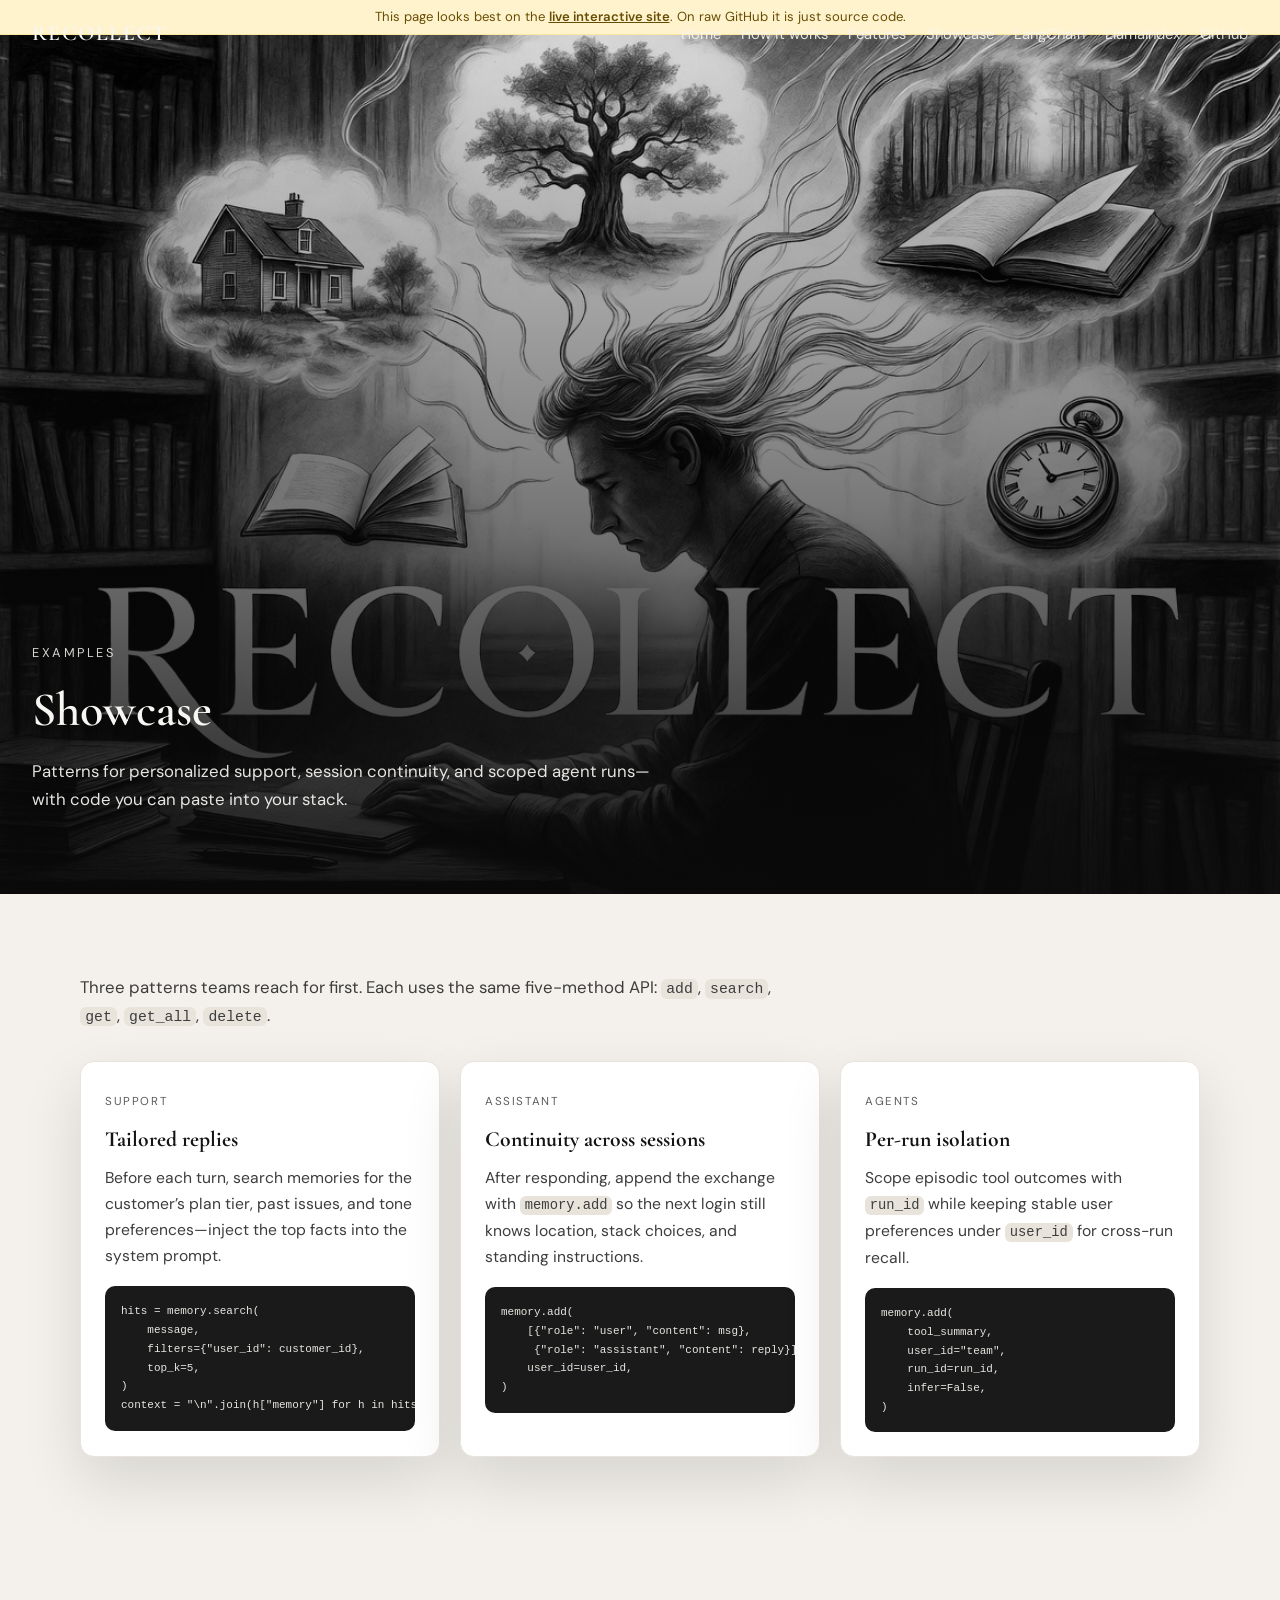
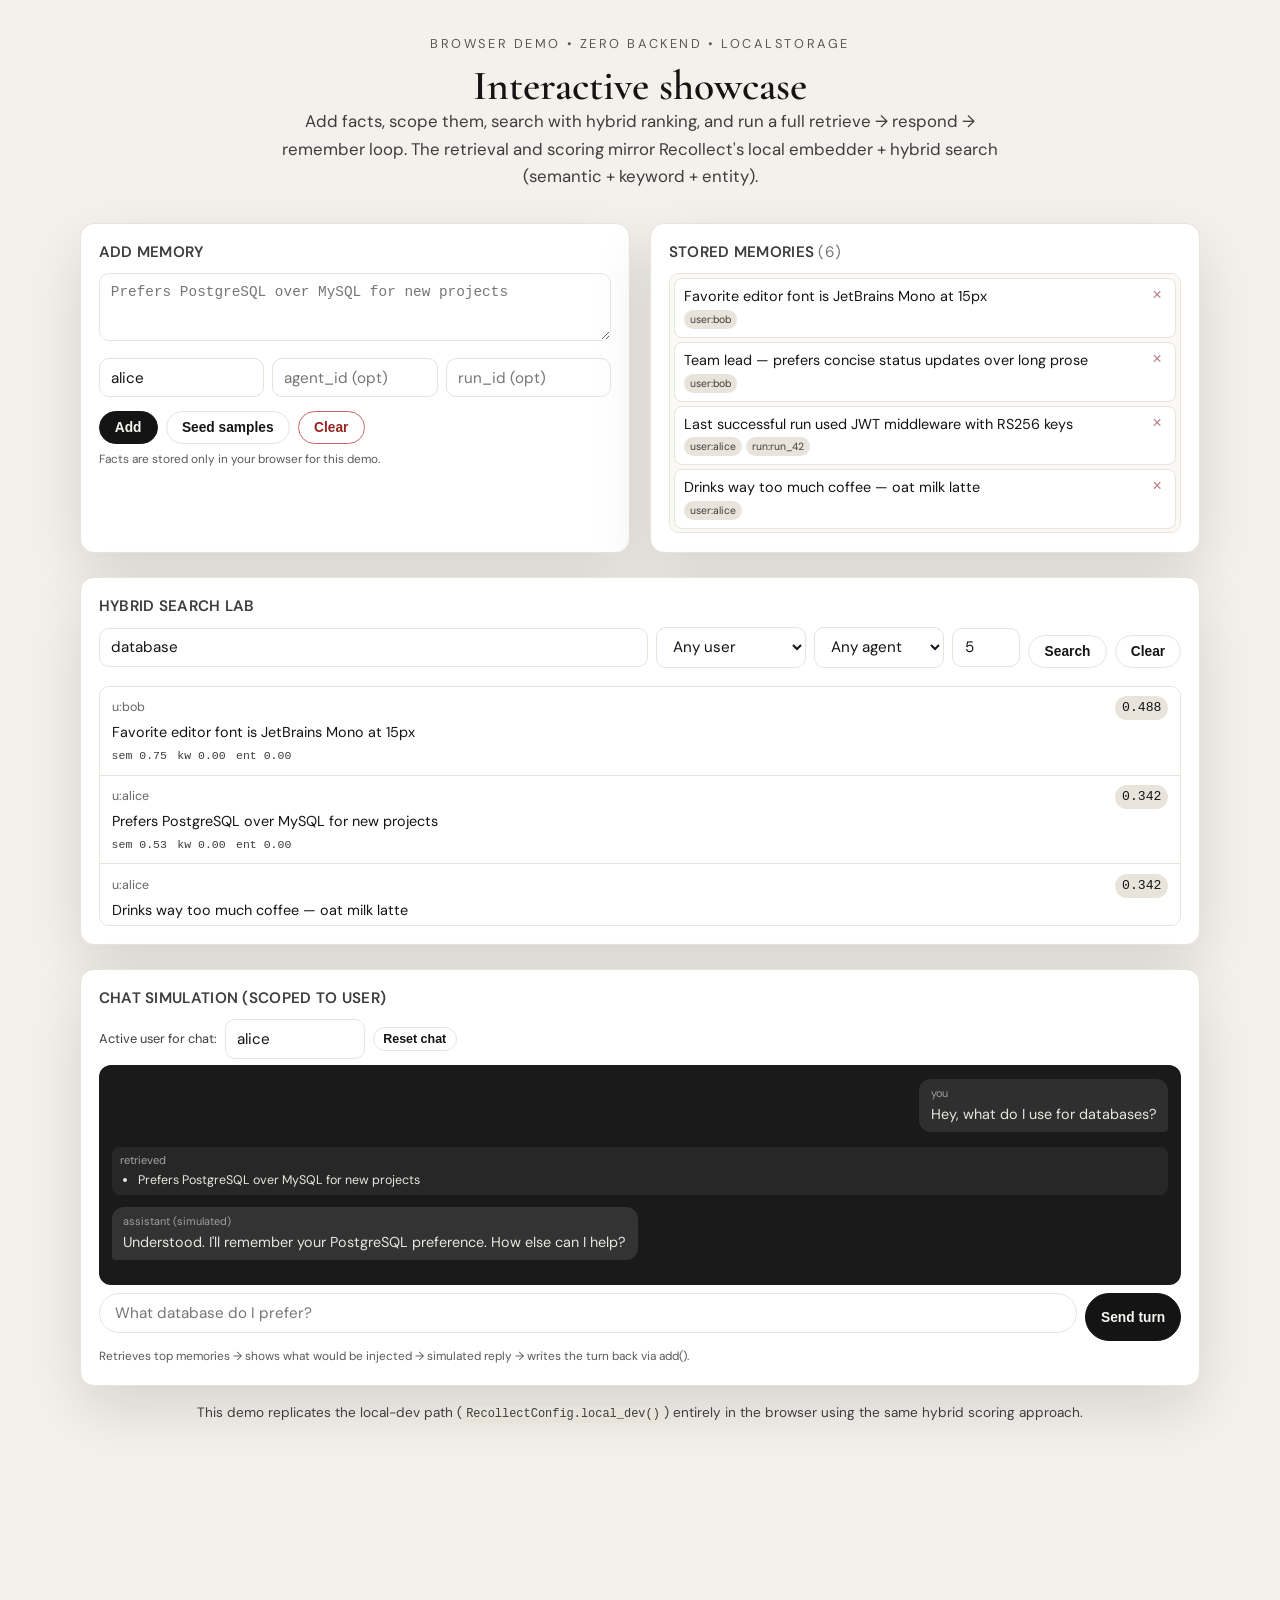
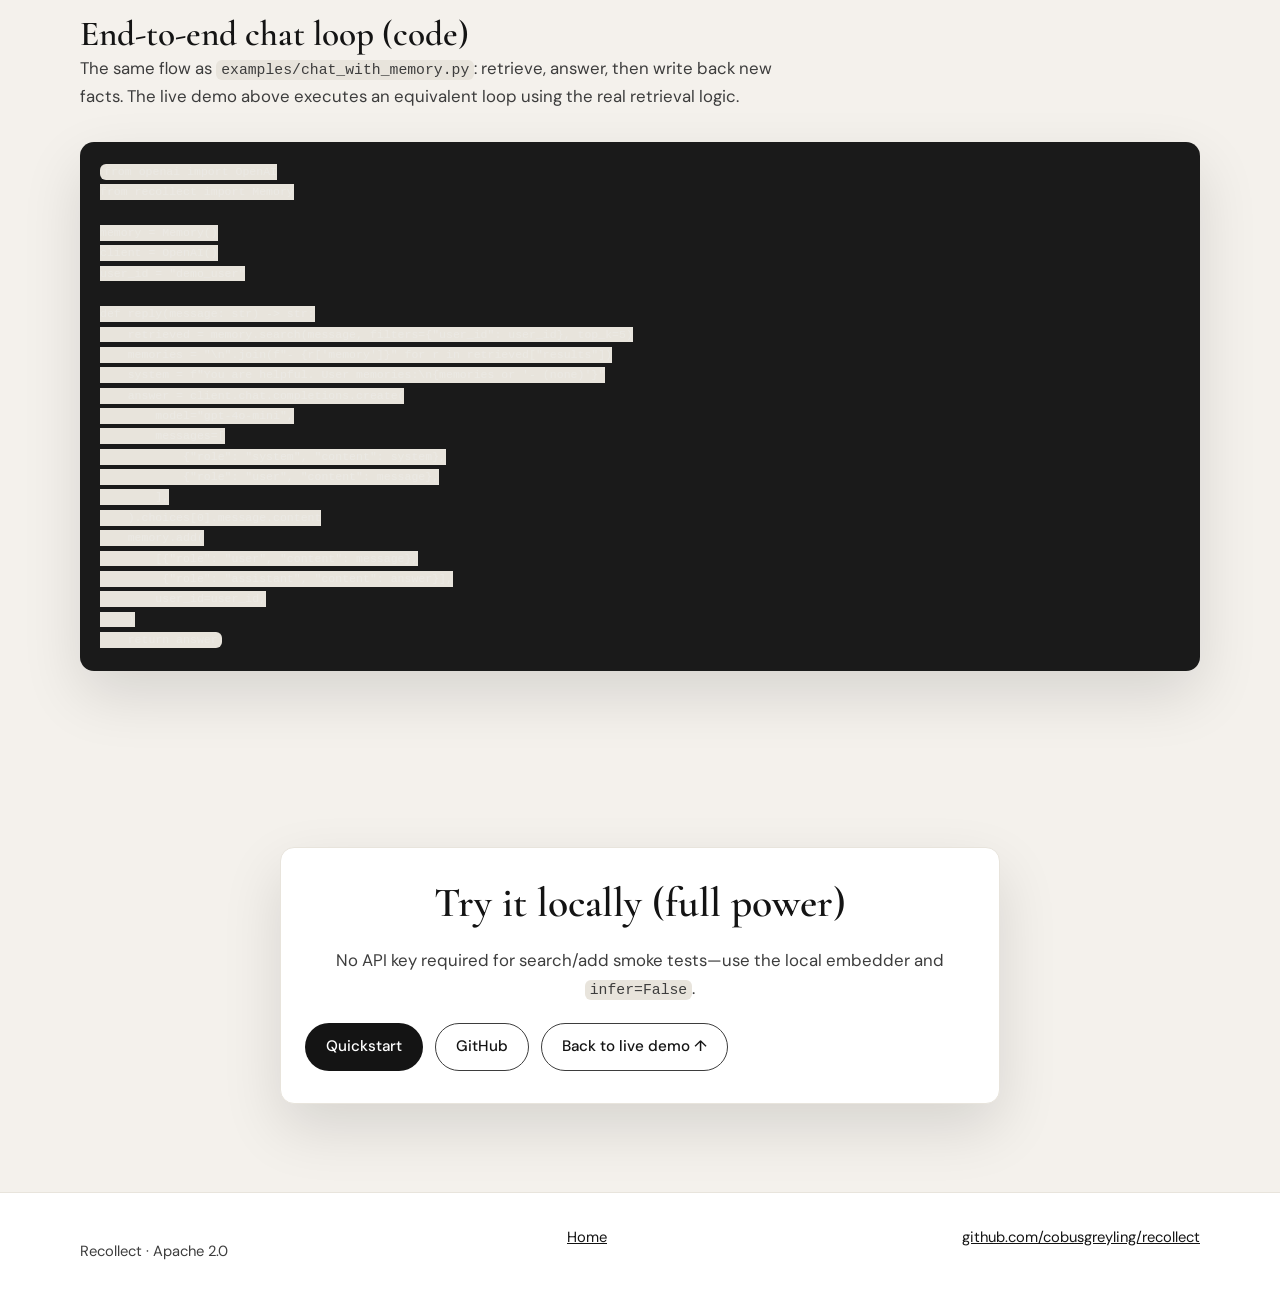
==== commit b3cbce51: "docs: make clear that README links to raw code; add prominent live Pages links + warning banners - T" ====
--- a/docs/showcase.html
+++ b/docs/showcase.html
@@ -32,6 +32,11 @@
           >
         </div>
       </nav>
+      <!-- Helpful note for people who land on the raw GitHub file instead of Pages -->
+      <div style="background:#fff3cd; color:#664d03; font-size:0.82rem; padding:6px 12px; text-align:center; border-bottom:1px solid #ffe69c;">
+        This page looks best on the <a href="https://cobusgreyling.github.io/recollect/showcase.html" style="color:#664d03; font-weight:600; text-decoration:underline;">live interactive site</a>. 
+        On raw GitHub it is just source code.
+      </div>
       <div class="page-hero">
         <img
           class="page-hero-image"
